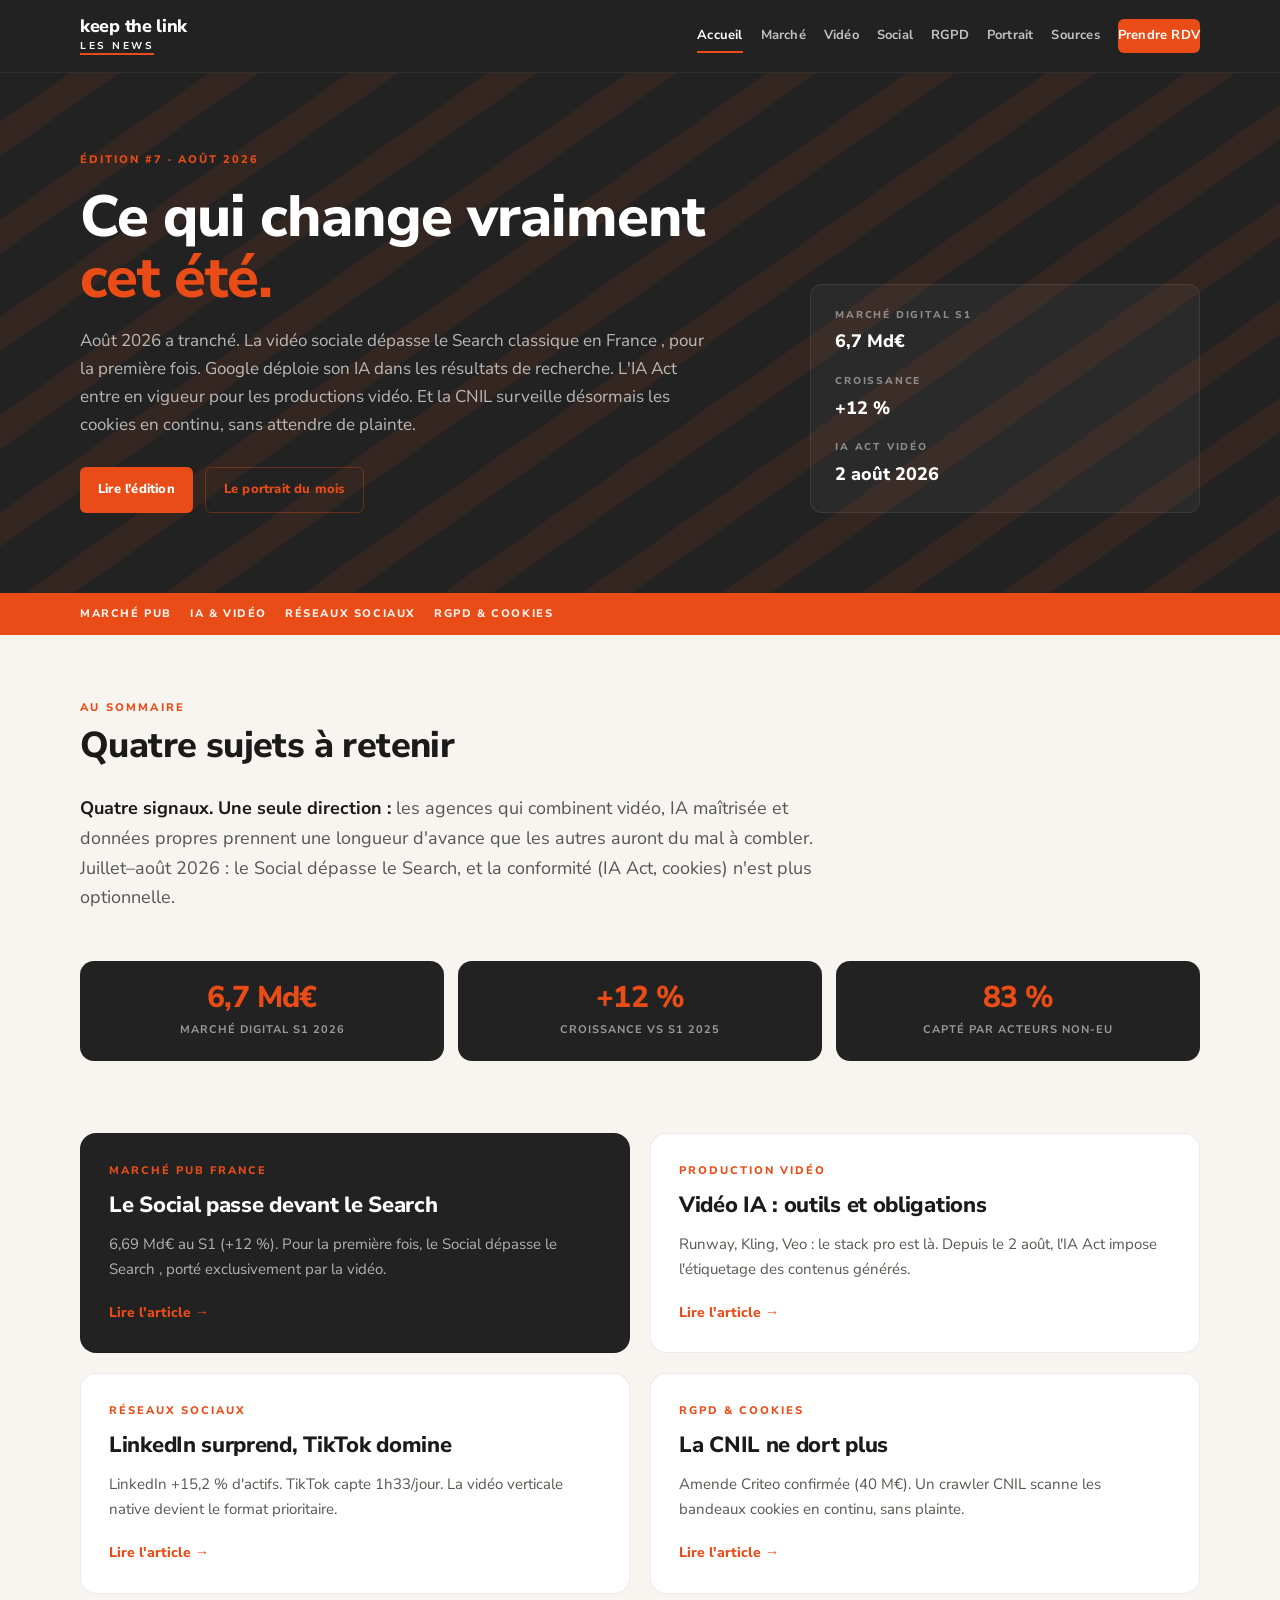
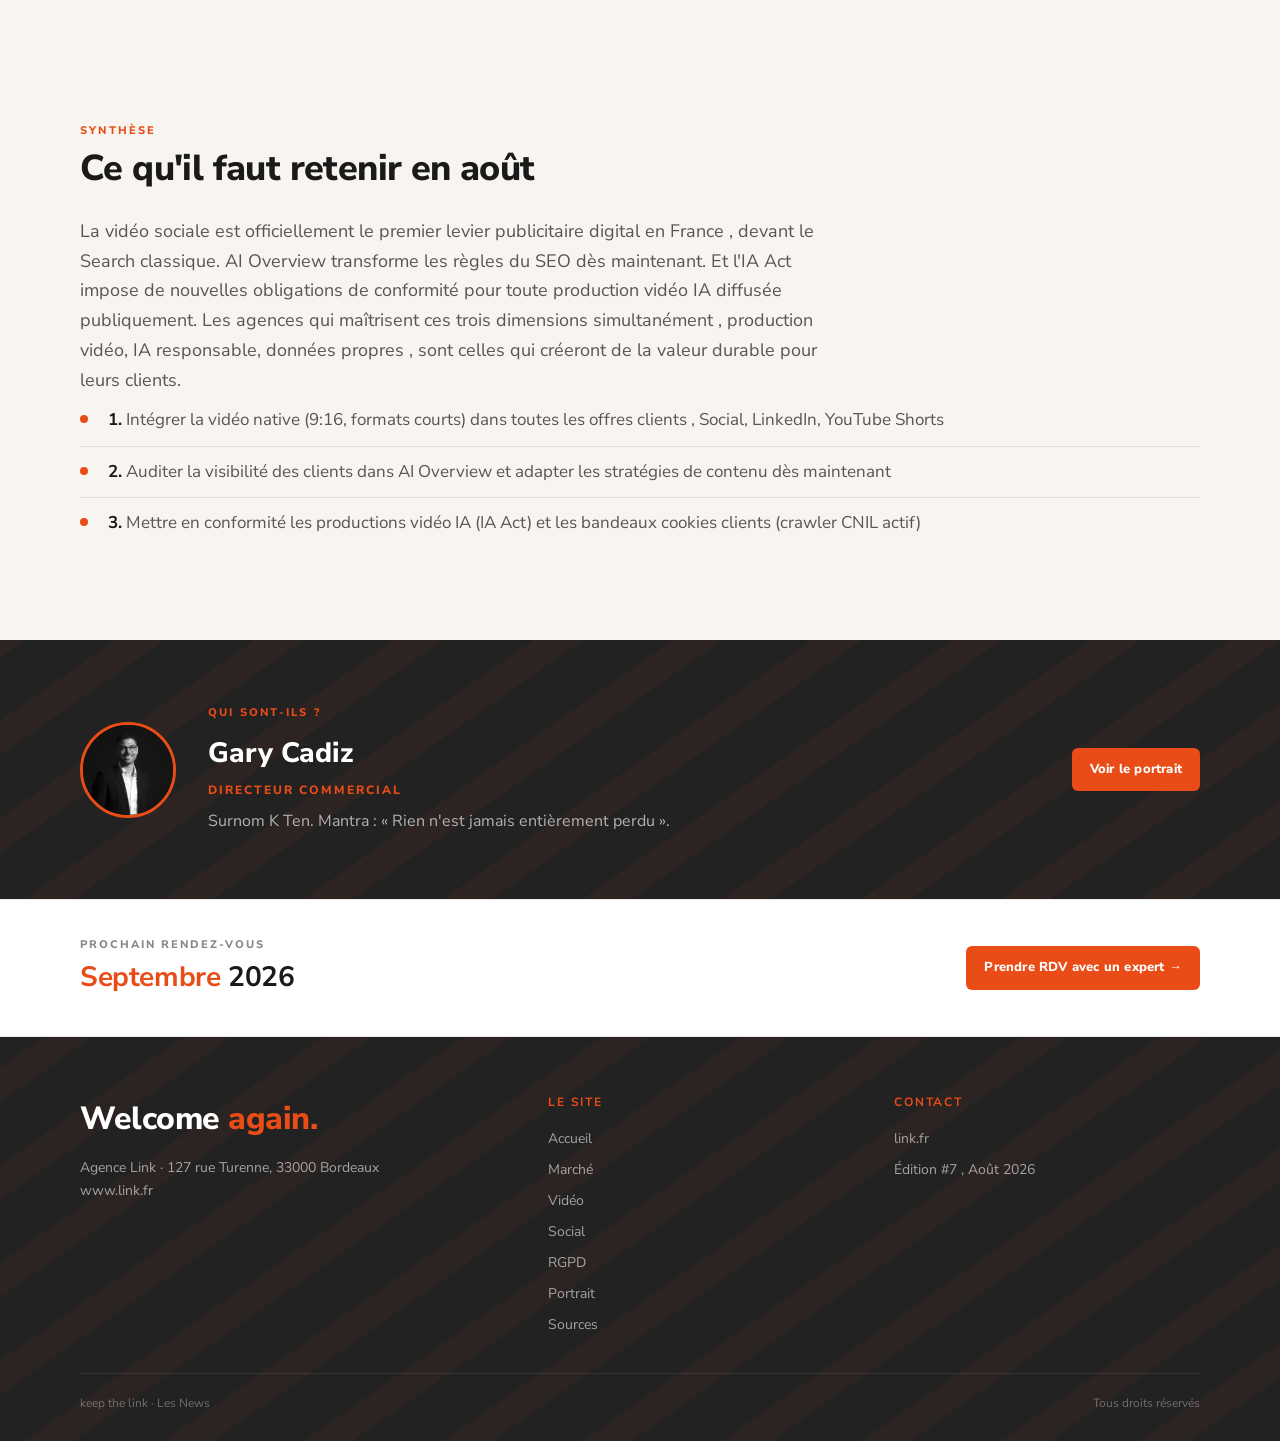
==== index.html @ c266b42a "Remove the achat média article from the newsletter site. Drop the dedicated page and clean related n" ====
<!DOCTYPE html>
<html lang="fr">
<head>
  <meta charset="UTF-8">
  <meta name="viewport" content="width=device-width, initial-scale=1.0">
  <title>Les News | keep the link</title>
  <meta name="description" content="Veille webmarketing Link , édition août 2026 : marché pub, vidéo générative, réseaux sociaux et RGPD.">
  <link rel="icon" href="favicon.png" type="image/png">
  <link rel="apple-touch-icon" href="apple-touch-icon.png">
  <link rel="stylesheet" href="css/styles.css">
</head>
<body>
  <header class="site-header">
    <div class="container header-inner">
      <a class="brand" href="index.html">
        <span class="brand-name">keep the link</span>
        <span class="brand-tag">Les News</span>
      </a>
      <button class="nav-toggle" type="button" aria-label="Ouvrir le menu" aria-expanded="false">
        <span></span>
      </button>
      <nav class="site-nav" aria-label="Navigation principale">
        <a href="index.html" class="is-active">Accueil</a>
        <a href="articles/marche-pub.html">Marché</a>
        <a href="articles/video-ia.html">Vidéo</a>
        <a href="articles/reseaux-sociaux.html">Social</a>
        <a href="articles/rgpd.html">RGPD</a>
        <a href="portrait.html">Portrait</a>
        <a href="sources.html">Sources</a>
        <a class="btn" href="https://link.fr/contact-agence-link/">Prendre RDV</a>
      </nav>
    </div>
  </header>

  <section class="hero">
    <div class="waves" aria-hidden="true"></div>
    <div class="container hero-inner">
      <div>
        <div class="eyebrow">Édition #7 · Août 2026</div>
        <h1>Ce qui change vraiment <span>cet été.</span></h1>
        <p class="hero-lead">Août 2026 a tranché. La vidéo sociale dépasse le Search classique en France , pour la première fois. Google déploie son IA dans les résultats de recherche. L'IA Act entre en vigueur pour les productions vidéo. Et la CNIL surveille désormais les cookies en continu, sans attendre de plainte.</p>
        <div class="hero-actions">
          <a class="btn" href="articles/marche-pub.html">Lire l'édition</a>
          <a class="btn btn-ghost" href="portrait.html">Le portrait du mois</a>
        </div>
      </div>
      <dl class="hero-meta">
        <dt>Marché digital S1</dt>
        <dd>6,7 Md€</dd>
        <dt>Croissance</dt>
        <dd>+12 %</dd>
        <dt>IA Act vidéo</dt>
        <dd>2 août 2026</dd>
      </dl>
    </div>
  </section>
  <div class="topics">
    <div class="container">
      <ul class="topics-list">
        <li><a href="articles/marche-pub.html">Marché pub</a></li>
        <li><a href="articles/video-ia.html">IA &amp; vidéo</a></li>
        <li><a href="articles/reseaux-sociaux.html">Réseaux sociaux</a></li>
        <li><a href="articles/rgpd.html">RGPD &amp; cookies</a></li>
      </ul>
    </div>
  </div>
  <section class="section">
    <div class="container">
      <div class="section-head">
        <div>
          <div class="section-kicker">Au sommaire</div>
          <h2>Quatre sujets à retenir</h2>
        </div>
      </div>
      <p class="intro-text"><strong>Quatre signaux. Une seule direction :</strong> les agences qui combinent vidéo, IA maîtrisée et données propres prennent une longueur d'avance que les autres auront du mal à combler. Juillet–août 2026 : le Social dépasse le Search, et la conformité (IA Act, cookies) n'est plus optionnelle.</p>
      <div class="kpi-row">
        <div class="kpi-card"><div class="kpi-value">6,7 Md€</div><div class="kpi-label">Marché digital S1 2026</div></div>
        <div class="kpi-card"><div class="kpi-value">+12 %</div><div class="kpi-label">Croissance vs S1 2025</div></div>
        <div class="kpi-card"><div class="kpi-value">83 %</div><div class="kpi-label">Capté par acteurs non-EU</div></div>
      </div>
    </div>
  </section>
  <section class="section" style="padding-top:0">
    <div class="container">
      <div class="card-grid four">
      <a class="card featured" href="articles/marche-pub.html">
        <div class="card-label">Marché pub France</div>
        <h3>Le Social passe devant le Search</h3>
        <p>6,69 Md€ au S1 (+12 %). Pour la première fois, le Social dépasse le Search , porté exclusivement par la vidéo.</p>
        <span class="card-more">Lire l'article →</span>
      </a>
      <a class="card" href="articles/video-ia.html">
        <div class="card-label">Production vidéo</div>
        <h3>Vidéo IA : outils et obligations</h3>
        <p>Runway, Kling, Veo : le stack pro est là. Depuis le 2 août, l'IA Act impose l'étiquetage des contenus générés.</p>
        <span class="card-more">Lire l'article →</span>
      </a>
      <a class="card" href="articles/reseaux-sociaux.html">
        <div class="card-label">Réseaux sociaux</div>
        <h3>LinkedIn surprend, TikTok domine</h3>
        <p>LinkedIn +15,2 % d'actifs. TikTok capte 1h33/jour. La vidéo verticale native devient le format prioritaire.</p>
        <span class="card-more">Lire l'article →</span>
      </a>
      <a class="card" href="articles/rgpd.html">
        <div class="card-label">RGPD & cookies</div>
        <h3>La CNIL ne dort plus</h3>
        <p>Amende Criteo confirmée (40 M€). Un crawler CNIL scanne les bandeaux cookies en continu, sans plainte.</p>
        <span class="card-more">Lire l'article →</span>
      </a>
      </div>
    </div>
  </section>
  <section class="section">
    <div class="container">
      <div class="section-head">
        <div>
          <div class="section-kicker">Synthèse</div>
          <h2>Ce qu'il faut retenir en août</h2>
        </div>
      </div>
      <p class="intro-text">La vidéo sociale est officiellement le premier levier publicitaire digital en France , devant le Search classique. AI Overview transforme les règles du SEO dès maintenant. Et l'IA Act impose de nouvelles obligations de conformité pour toute production vidéo IA diffusée publiquement. Les agences qui maîtrisent ces trois dimensions simultanément , production vidéo, IA responsable, données propres , sont celles qui créeront de la valeur durable pour leurs clients.</p>
      <ul class="facts">
        <li><strong>1.</strong> Intégrer la vidéo native (9:16, formats courts) dans toutes les offres clients , Social, LinkedIn, YouTube Shorts</li>
        <li><strong>2.</strong> Auditer la visibilité des clients dans AI Overview et adapter les stratégies de contenu dès maintenant</li>
        <li><strong>3.</strong> Mettre en conformité les productions vidéo IA (IA Act) et les bandeaux cookies clients (crawler CNIL actif)</li>
      </ul>
    </div>
  </section>
  <section class="portrait-band">
    <div class="waves" aria-hidden="true"></div>
    <div class="container portrait-inner">
      <img class="avatar" src="images/gary-cadiz.png" alt="Gary Cadiz">
      <div>
        <div class="section-kicker">Qui sont-ils ?</div>
        <h2>Gary Cadiz</h2>
        <div class="portrait-role">Directeur commercial</div>
        <p>Surnom K Ten. Mantra : « Rien n'est jamais entièrement perdu ».</p>
      </div>
      <a class="btn" href="portrait.html">Voir le portrait</a>
    </div>
  </section>
  <section class="cta-band">
    <div class="container cta-inner">
      <div>
        <div class="cta-kicker">Prochain rendez-vous</div>
        <strong><span>Septembre</span> 2026</strong>
      </div>
      <a class="btn" href="https://link.fr/contact-agence-link/">Prendre RDV avec un expert →</a>
    </div>
  </section>
  <footer class="site-footer">
    <div class="waves" aria-hidden="true"></div>
    <div class="container">
      <div class="footer-inner">
        <div>
          <div class="footer-brand">Welcome <span>again.</span></div>
          <p>Agence Link · 127 rue Turenne, 33000 Bordeaux<br>www.link.fr</p>
        </div>
        <div>
          <h3>Le site</h3>
          <ul>
            <li><a href="index.html">Accueil</a></li>
            <li><a href="articles/marche-pub.html">Marché</a></li>
            <li><a href="articles/video-ia.html">Vidéo</a></li>
            <li><a href="articles/reseaux-sociaux.html">Social</a></li>
            <li><a href="articles/rgpd.html">RGPD</a></li>
            <li><a href="portrait.html">Portrait</a></li>
            <li><a href="sources.html">Sources</a></li>
          </ul>
        </div>
        <div>
          <h3>Contact</h3>
          <ul>
            <li><a href="https://link.fr/contact-agence-link/">link.fr</a></li>
            <li>Édition #7 , Août 2026</li>
          </ul>
        </div>
      </div>
      <div class="footer-bottom">
        <span>keep the link · Les News</span>
        <span>Tous droits réservés</span>
      </div>
    </div>
  </footer>
  <script src="js/site.js"></script>
</body>
</html>
---- css/styles.css ----
@import url("https://fonts.googleapis.com/css2?family=Nunito+Sans:wght@300;400;600;700;800&display=swap");

:root {
  --orange: #e94c16;
  --orange-light: #f26a3a;
  --dark: #1a1a1a;
  --dark2: #222222;
  --grey: #565655;
  --grey-light: #888887;
  --beige: #f8f5f1;
  --white: #ffffff;
  --card-bg: #fdfaf7;
  --line: rgba(0, 0, 0, 0.08);
  --radius: 12px;
  --header-h: 72px;
  --max: 1120px;
}

* {
  margin: 0;
  padding: 0;
  box-sizing: border-box;
}

html {
  scroll-behavior: smooth;
}

body {
  font-family: "Nunito Sans", "Avenir Next", "Avenir", -apple-system, BlinkMacSystemFont, "Segoe UI", sans-serif;
  background: var(--beige);
  color: var(--dark);
  line-height: 1.65;
  font-size: 16px;
  min-height: 100vh;
  display: flex;
  flex-direction: column;
}

img {
  max-width: 100%;
  display: block;
}

a {
  color: inherit;
}

.container {
  width: min(var(--max), calc(100% - 48px));
  margin: 0 auto;
}

.waves {
  background-image: repeating-linear-gradient(
    -35deg,
    transparent 0 52px,
    rgba(233, 76, 22, 0.16) 52px 80px
  );
}

/* ---------- Header / nav ---------- */
.site-header {
  position: sticky;
  top: 0;
  z-index: 50;
  background: var(--dark2);
  border-bottom: 1px solid rgba(255, 255, 255, 0.06);
}

.header-inner {
  min-height: var(--header-h);
  display: flex;
  align-items: center;
  justify-content: space-between;
  gap: 24px;
}

.brand {
  text-decoration: none;
  display: flex;
  flex-direction: column;
  line-height: 1;
  flex-shrink: 0;
}

.brand-name {
  font-size: 18px;
  font-weight: 800;
  color: var(--white);
  letter-spacing: -0.3px;
}

.brand-tag {
  margin-top: 6px;
  font-size: 10px;
  font-weight: 700;
  letter-spacing: 2.5px;
  text-transform: uppercase;
  color: var(--white);
  border-bottom: 2px solid var(--orange);
  padding-bottom: 2px;
  width: fit-content;
}

.nav-toggle {
  display: none;
  width: 42px;
  height: 42px;
  border: 1px solid rgba(255, 255, 255, 0.15);
  background: transparent;
  border-radius: 8px;
  cursor: pointer;
  position: relative;
}

.nav-toggle span,
.nav-toggle span::before,
.nav-toggle span::after {
  display: block;
  width: 18px;
  height: 2px;
  background: var(--white);
  position: absolute;
  left: 11px;
  transition: 0.2s ease;
}

.nav-toggle span {
  top: 20px;
}

.nav-toggle span::before,
.nav-toggle span::after {
  content: "";
}

.nav-toggle span::before {
  top: -6px;
}

.nav-toggle span::after {
  top: 6px;
}

.site-nav {
  display: flex;
  align-items: center;
  gap: 4px 18px;
  flex-wrap: wrap;
  justify-content: flex-end;
}

.site-nav a {
  text-decoration: none;
  font-size: 13px;
  font-weight: 700;
  letter-spacing: 0.2px;
  color: rgba(255, 255, 255, 0.72);
  padding: 6px 0;
}

.site-nav a:hover,
.site-nav a.is-active {
  color: var(--white);
}

.site-nav a.is-active {
  box-shadow: inset 0 -2px 0 var(--orange);
}

.btn {
  display: inline-flex;
  align-items: center;
  justify-content: center;
  background: var(--orange);
  color: var(--white) !important;
  font-size: 13px;
  font-weight: 800;
  padding: 11px 18px;
  border-radius: 6px;
  text-decoration: none;
  letter-spacing: 0.2px;
  border: 0;
  cursor: pointer;
  box-shadow: none !important;
  white-space: nowrap;
  transition: background 0.15s ease;
}

.btn:hover {
  background: var(--orange-light);
}

.btn-ghost {
  background: transparent;
  color: var(--orange) !important;
  border: 1px solid rgba(233, 76, 22, 0.35);
}

.btn-ghost:hover {
  background: rgba(233, 76, 22, 0.08);
}

/* ---------- Hero ---------- */
.hero {
  position: relative;
  overflow: hidden;
  background: var(--dark2);
  color: var(--white);
  padding: 72px 0 80px;
}

.hero .waves {
  position: absolute;
  inset: 0;
  opacity: 0.55;
  pointer-events: none;
}

.hero-inner {
  position: relative;
  z-index: 1;
  display: grid;
  grid-template-columns: 1.4fr 0.8fr;
  gap: 48px;
  align-items: end;
}

.eyebrow {
  display: inline-flex;
  align-items: center;
  gap: 8px;
  font-size: 11px;
  font-weight: 800;
  letter-spacing: 2px;
  text-transform: uppercase;
  color: var(--orange);
  margin-bottom: 18px;
}

.hero h1 {
  font-size: clamp(36px, 5vw, 58px);
  font-weight: 800;
  line-height: 1.05;
  letter-spacing: -1px;
  margin-bottom: 18px;
}

.hero h1 span {
  color: var(--orange);
}

.hero-lead {
  max-width: 640px;
  font-size: 17px;
  color: rgba(255, 255, 255, 0.68);
  margin-bottom: 28px;
}

.hero-actions {
  display: flex;
  flex-wrap: wrap;
  gap: 12px;
}

.hero-meta {
  background: rgba(255, 255, 255, 0.04);
  border: 1px solid rgba(255, 255, 255, 0.08);
  border-radius: var(--radius);
  padding: 22px 24px;
}

.hero-meta dt {
  font-size: 10px;
  font-weight: 800;
  letter-spacing: 1.8px;
  text-transform: uppercase;
  color: rgba(255, 255, 255, 0.45);
  margin-bottom: 4px;
}

.hero-meta dd {
  font-size: 18px;
  font-weight: 800;
  margin-bottom: 16px;
}

.hero-meta dd:last-child {
  margin-bottom: 0;
}

.topics {
  background: var(--orange);
  padding: 12px 0;
}

.topics-list {
  display: flex;
  flex-wrap: wrap;
  gap: 8px 18px;
  list-style: none;
  font-size: 11px;
  font-weight: 800;
  letter-spacing: 1.6px;
  text-transform: uppercase;
  color: rgba(255, 255, 255, 0.92);
}

.topics-list a {
  text-decoration: none;
}

.topics-list a:hover {
  text-decoration: underline;
}

/* ---------- Sections ---------- */
.section {
  padding: 64px 0;
}

.section-head {
  display: flex;
  justify-content: space-between;
  align-items: flex-end;
  gap: 24px;
  margin-bottom: 28px;
}

.section-kicker {
  font-size: 11px;
  font-weight: 800;
  letter-spacing: 2.2px;
  text-transform: uppercase;
  color: var(--orange);
  margin-bottom: 8px;
}

.section h2,
.page-hero h1 {
  font-size: clamp(26px, 3vw, 36px);
  font-weight: 800;
  letter-spacing: -0.6px;
  line-height: 1.15;
}

.intro-text {
  max-width: 760px;
  font-size: 18px;
  color: var(--grey);
}

.intro-text strong {
  color: var(--dark);
}

/* ---------- Cards ---------- */
.card-grid {
  display: grid;
  grid-template-columns: 1.2fr 1fr;
  gap: 20px;
}

.card-grid.four,
.card-grid.five {
  grid-template-columns: repeat(2, 1fr);
}

.card-grid.five .card.featured {
  grid-column: 1 / -1;
}

.card {
  background: var(--white);
  border: 1px solid var(--line);
  border-radius: 16px;
  padding: 28px;
  text-decoration: none;
  display: flex;
  flex-direction: column;
  min-height: 100%;
  transition: transform 0.15s ease, box-shadow 0.15s ease;
}

.card:hover {
  transform: translateY(-3px);
  box-shadow: 0 16px 40px rgba(26, 26, 26, 0.08);
}

.card.featured {
  background: var(--dark2);
  color: var(--white);
  min-height: 100%;
}

.card-label {
  font-size: 11px;
  font-weight: 800;
  letter-spacing: 2px;
  text-transform: uppercase;
  color: var(--orange);
  margin-bottom: 12px;
}

.card h3 {
  font-size: 22px;
  font-weight: 800;
  letter-spacing: -0.3px;
  line-height: 1.25;
  margin-bottom: 12px;
}

.card p {
  color: var(--grey);
  font-size: 15px;
  flex: 1;
}

.card.featured p {
  color: rgba(255, 255, 255, 0.65);
}

.card-more {
  margin-top: 20px;
  font-size: 14px;
  font-weight: 800;
  color: var(--orange);
}

.kpi-row {
  display: grid;
  grid-template-columns: repeat(3, 1fr);
  gap: 14px;
  margin: 48px 0 8px;
}

.kpi-card {
  background: var(--dark2);
  color: var(--white);
  border-radius: 14px;
  padding: 22px 18px;
  text-align: center;
}

.kpi-value {
  font-size: 30px;
  font-weight: 800;
  color: var(--orange);
  letter-spacing: -0.6px;
  line-height: 1;
  margin-bottom: 8px;
}

.kpi-label {
  font-size: 11px;
  font-weight: 700;
  letter-spacing: 1px;
  text-transform: uppercase;
  color: rgba(255, 255, 255, 0.55);
}

/* ---------- Portrait teaser ---------- */
.portrait-band {
  background: var(--dark2);
  color: var(--white);
  padding: 64px 0;
  position: relative;
  overflow: hidden;
}

.portrait-band .waves {
  position: absolute;
  inset: 0;
  opacity: 0.35;
}

.portrait-inner {
  position: relative;
  z-index: 1;
  display: grid;
  grid-template-columns: auto 1fr auto;
  gap: 32px;
  align-items: center;
}

.avatar {
  width: 96px;
  height: 96px;
  border-radius: 50%;
  object-fit: cover;
  object-position: center 18%;
  background: #111;
  display: block;
  border: 3px solid var(--orange);
  flex-shrink: 0;
}

.portrait-inner h2 {
  font-size: 28px;
  font-weight: 800;
  margin-bottom: 4px;
}

.portrait-role {
  font-size: 12px;
  font-weight: 800;
  letter-spacing: 2px;
  text-transform: uppercase;
  color: var(--orange);
  margin-bottom: 8px;
}

.portrait-inner p {
  color: rgba(255, 255, 255, 0.65);
  max-width: 520px;
}

/* ---------- CTA band ---------- */
.cta-band {
  background: var(--white);
  border-top: 1px solid var(--line);
  border-bottom: 1px solid var(--line);
  padding: 36px 0;
}

.cta-inner {
  display: flex;
  justify-content: space-between;
  align-items: center;
  gap: 20px;
  flex-wrap: wrap;
}

.cta-kicker {
  font-size: 11px;
  font-weight: 800;
  letter-spacing: 2px;
  text-transform: uppercase;
  color: var(--grey-light);
}

.cta-inner strong {
  display: block;
  font-size: 28px;
  letter-spacing: -0.4px;
}

.cta-inner strong span {
  color: var(--orange);
}

/* ---------- Article pages ---------- */
.page-hero {
  background: var(--dark2);
  color: var(--white);
  padding: 48px 0 56px;
  position: relative;
  overflow: hidden;
}

.page-hero .waves {
  position: absolute;
  inset: 0;
  opacity: 0.4;
}

.page-hero-inner {
  position: relative;
  z-index: 1;
  max-width: 760px;
}

.crumbs {
  display: flex;
  flex-wrap: wrap;
  gap: 8px;
  font-size: 13px;
  color: rgba(255, 255, 255, 0.5);
  margin-bottom: 18px;
}

.crumbs a {
  color: rgba(255, 255, 255, 0.7);
  text-decoration: none;
}

.crumbs a:hover {
  color: var(--white);
}

.page-hero h1 {
  margin: 10px 0 16px;
}

.page-hero p {
  color: rgba(255, 255, 255, 0.68);
  font-size: 17px;
}

.article-layout {
  display: grid;
  grid-template-columns: minmax(0, 760px) 280px;
  gap: 48px;
  align-items: start;
  padding: 48px 0 72px;
}

.chapo {
  font-size: 18px;
  font-weight: 700;
  color: var(--orange);
  line-height: 1.55;
  margin-bottom: 24px;
  padding: 16px 18px;
  background: rgba(233, 76, 22, 0.06);
  border-left: 3px solid var(--orange);
  border-radius: 0 8px 8px 0;
}

.article-body {
  font-size: 17px;
  color: var(--grey);
  margin-bottom: 24px;
}

.article-body strong {
  color: var(--dark);
}

.facts {
  list-style: none;
  margin-bottom: 28px;
}

.facts li,
.sources li {
  position: relative;
  padding: 12px 0 12px 28px;
  color: var(--grey);
  font-size: 17px;
  line-height: 1.55;
  border-bottom: 1px solid rgba(0, 0, 0, 0.09);
}

.facts li::before,
.sources li::before {
  content: "";
  position: absolute;
  left: 0;
  top: 20px;
  width: 8px;
  height: 8px;
  border-radius: 999px;
  background: var(--orange);
}

.facts li:last-child,
.sources li:last-child {
  border-bottom: 0;
}

.facts li strong {
  color: var(--dark);
}

.reco {
  display: flex;
  gap: 12px;
  background: rgba(233, 76, 22, 0.05);
  border: 1px solid rgba(233, 76, 22, 0.15);
  border-radius: 10px;
  padding: 18px 16px;
  font-weight: 600;
}

.reco-arrow {
  color: var(--orange);
  flex-shrink: 0;
}

.side-card {
  background: var(--white);
  border: 1px solid var(--line);
  border-radius: 14px;
  padding: 22px;
  position: sticky;
  top: 96px;
}

.side-card h2 {
  font-size: 14px;
  letter-spacing: 1.5px;
  text-transform: uppercase;
  color: var(--orange);
  margin-bottom: 14px;
}

.side-card a {
  display: block;
  text-decoration: none;
  font-weight: 700;
  font-size: 15px;
  padding: 10px 0;
  border-bottom: 1px solid var(--line);
}

.side-card a:last-of-type {
  border-bottom: 0;
}

.side-card a:hover {
  color: var(--orange);
}

.article-nav {
  display: flex;
  justify-content: space-between;
  gap: 16px;
  margin-top: 40px;
  flex-wrap: wrap;
}

.article-nav a {
  text-decoration: none;
  font-weight: 800;
  color: var(--orange);
}

/* ---------- Portrait page ---------- */
.profile-grid {
  display: grid;
  grid-template-columns: 1fr 1fr;
  gap: 16px;
  margin-top: 28px;
}

.profile-item {
  background: rgba(255, 255, 255, 0.05);
  border: 1px solid rgba(255, 255, 255, 0.08);
  border-radius: 10px;
  padding: 18px;
}

.profile-item dt {
  font-size: 11px;
  font-weight: 800;
  letter-spacing: 2px;
  text-transform: uppercase;
  color: var(--orange);
  margin-bottom: 8px;
}

.profile-item dd {
  font-size: 18px;
  font-weight: 700;
  font-style: italic;
  color: rgba(255, 255, 255, 0.9);
}

.profile-hero {
  display: flex;
  align-items: center;
  gap: 24px;
  margin-bottom: 8px;
}

.profile-hero .avatar {
  width: 120px;
  height: 120px;
}

/* ---------- Sources ---------- */
.sources {
  list-style: none;
}

.sources li {
  background: transparent;
}

/* ---------- Footer ---------- */
.site-footer {
  background: var(--dark2);
  color: var(--white);
  padding: 56px 0 28px;
  position: relative;
  overflow: hidden;
  margin-top: auto;
}

.site-footer .waves {
  position: absolute;
  inset: 0;
  opacity: 0.28;
}

.footer-inner {
  position: relative;
  z-index: 1;
  display: grid;
  grid-template-columns: 1.4fr 1fr 1fr;
  gap: 40px;
  margin-bottom: 36px;
}

.footer-brand {
  font-size: 32px;
  font-weight: 800;
  letter-spacing: -0.5px;
  margin-bottom: 10px;
}

.footer-brand span {
  color: var(--orange);
}

.site-footer p,
.site-footer li,
.site-footer a {
  color: rgba(255, 255, 255, 0.58);
  font-size: 14px;
}

.site-footer h3 {
  font-size: 12px;
  letter-spacing: 1.8px;
  text-transform: uppercase;
  color: var(--orange);
  margin-bottom: 14px;
}

.site-footer ul {
  list-style: none;
  display: grid;
  gap: 8px;
}

.site-footer a {
  text-decoration: none;
}

.site-footer a:hover {
  color: var(--white);
}

.footer-bottom {
  position: relative;
  z-index: 1;
  border-top: 1px solid rgba(255, 255, 255, 0.08);
  padding-top: 20px;
  font-size: 12px;
  color: rgba(255, 255, 255, 0.35);
  display: flex;
  justify-content: space-between;
  gap: 12px;
  flex-wrap: wrap;
}

/* ---------- Responsive ---------- */
@media (max-width: 900px) {
  .hero-inner,
  .article-layout,
  .footer-inner,
  .portrait-inner,
  .card-grid,
  .card-grid.four,
  .card-grid.five,
  .profile-grid {
    grid-template-columns: 1fr;
  }

  .portrait-inner {
    justify-items: start;
  }

  .side-card {
    position: static;
  }

  .kpi-row {
    grid-template-columns: 1fr;
  }
}

@media (max-width: 780px) {
  .container {
    width: min(var(--max), calc(100% - 32px));
  }

  .nav-toggle {
    display: block;
  }

  .site-nav {
    display: none;
    position: absolute;
    top: var(--header-h);
    left: 0;
    right: 0;
    background: var(--dark2);
    flex-direction: column;
    align-items: stretch;
    padding: 12px 16px 20px;
    gap: 0;
    border-bottom: 1px solid rgba(255, 255, 255, 0.08);
  }

  body.nav-open .site-nav {
    display: flex;
  }

  .site-nav a {
    padding: 12px 8px;
    border-bottom: 1px solid rgba(255, 255, 255, 0.06);
  }

  .site-nav .btn {
    margin-top: 10px;
    justify-content: center;
  }

  .hero,
  .page-hero,
  .section,
  .portrait-band {
    padding-top: 40px;
    padding-bottom: 40px;
  }
}
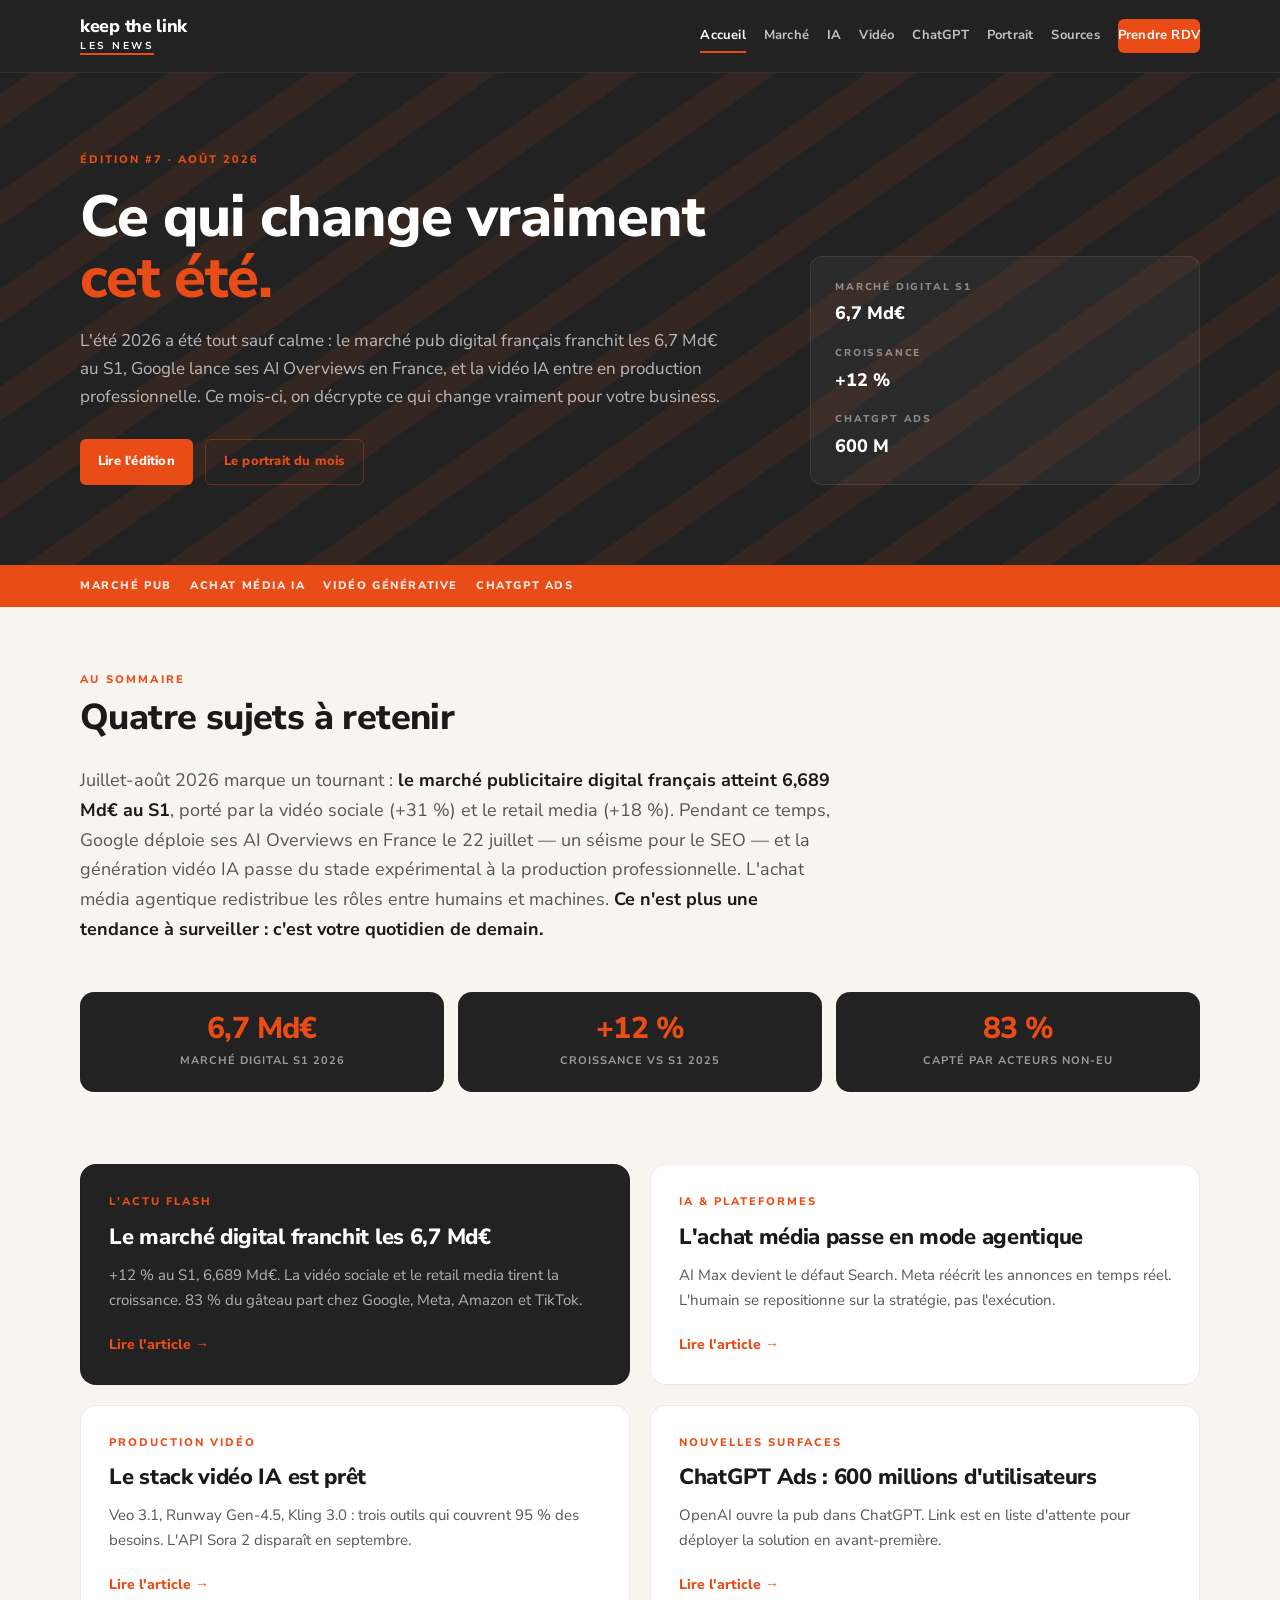
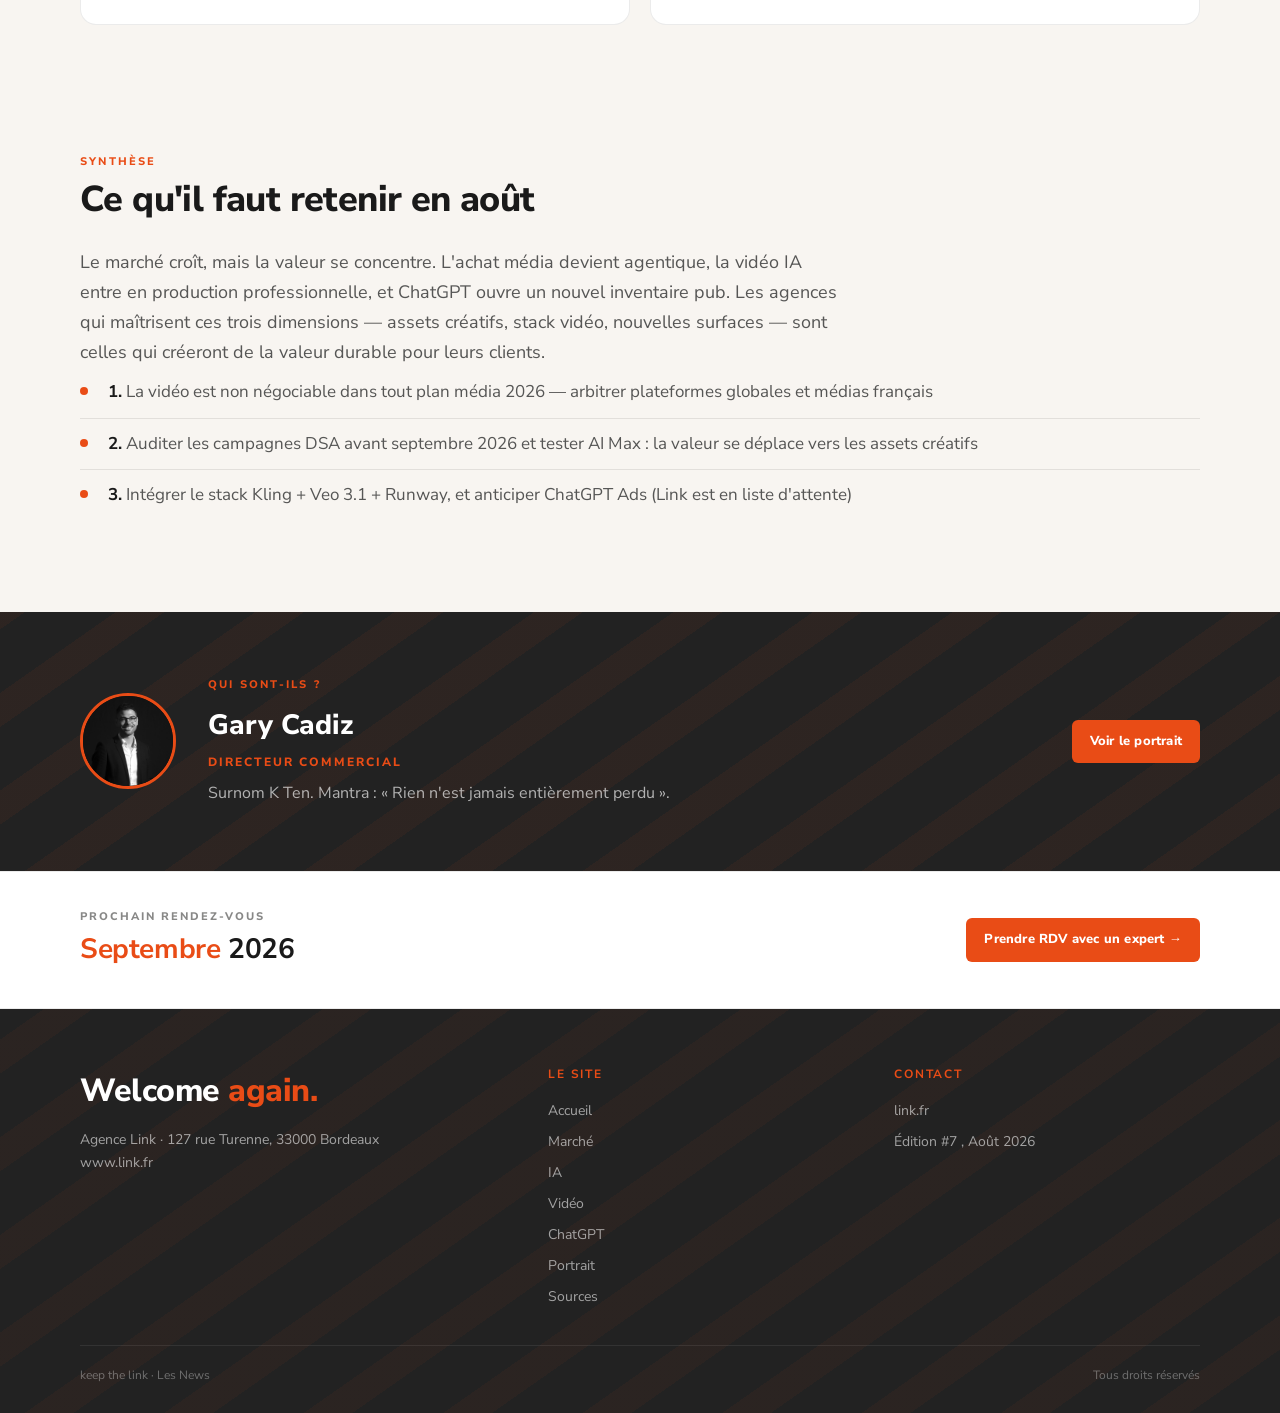
==== commit 859f3199: "Refresh August newsletter content from the V2 HTML. Swap Social/RGPD for achat média IA and ChatGPT " ====
--- a/index.html
+++ b/index.html
@@ -4,7 +4,7 @@
   <meta charset="UTF-8">
   <meta name="viewport" content="width=device-width, initial-scale=1.0">
   <title>Les News | keep the link</title>
-  <meta name="description" content="Veille webmarketing Link , édition août 2026 : marché pub, vidéo générative, réseaux sociaux et RGPD.">
+  <meta name="description" content="Veille webmarketing Link, édition août 2026 : marché pub, achat média IA, vidéo générative et ChatGPT Ads.">
   <link rel="icon" href="favicon.png" type="image/png">
   <link rel="apple-touch-icon" href="apple-touch-icon.png">
   <link rel="stylesheet" href="css/styles.css">
@@ -22,9 +22,9 @@
       <nav class="site-nav" aria-label="Navigation principale">
         <a href="index.html" class="is-active">Accueil</a>
         <a href="articles/marche-pub.html">Marché</a>
+        <a href="articles/achat-media.html">IA</a>
         <a href="articles/video-ia.html">Vidéo</a>
-        <a href="articles/reseaux-sociaux.html">Social</a>
-        <a href="articles/rgpd.html">RGPD</a>
+        <a href="articles/chatgpt-ads.html">ChatGPT</a>
         <a href="portrait.html">Portrait</a>
         <a href="sources.html">Sources</a>
         <a class="btn" href="https://link.fr/contact-agence-link/">Prendre RDV</a>
@@ -38,7 +38,7 @@
       <div>
         <div class="eyebrow">Édition #7 · Août 2026</div>
         <h1>Ce qui change vraiment <span>cet été.</span></h1>
-        <p class="hero-lead">Août 2026 a tranché. La vidéo sociale dépasse le Search classique en France , pour la première fois. Google déploie son IA dans les résultats de recherche. L'IA Act entre en vigueur pour les productions vidéo. Et la CNIL surveille désormais les cookies en continu, sans attendre de plainte.</p>
+        <p class="hero-lead">L'été 2026 a été tout sauf calme : le marché pub digital français franchit les 6,7 Md€ au S1, Google lance ses AI Overviews en France, et la vidéo IA entre en production professionnelle. Ce mois-ci, on décrypte ce qui change vraiment pour votre business.</p>
         <div class="hero-actions">
           <a class="btn" href="articles/marche-pub.html">Lire l'édition</a>
           <a class="btn btn-ghost" href="portrait.html">Le portrait du mois</a>
@@ -49,8 +49,8 @@
         <dd>6,7 Md€</dd>
         <dt>Croissance</dt>
         <dd>+12 %</dd>
-        <dt>IA Act vidéo</dt>
-        <dd>2 août 2026</dd>
+        <dt>ChatGPT Ads</dt>
+        <dd>600 M</dd>
       </dl>
     </div>
   </section>
@@ -58,9 +58,9 @@
     <div class="container">
       <ul class="topics-list">
         <li><a href="articles/marche-pub.html">Marché pub</a></li>
-        <li><a href="articles/video-ia.html">IA &amp; vidéo</a></li>
-        <li><a href="articles/reseaux-sociaux.html">Réseaux sociaux</a></li>
-        <li><a href="articles/rgpd.html">RGPD &amp; cookies</a></li>
+        <li><a href="articles/achat-media.html">Achat média IA</a></li>
+        <li><a href="articles/video-ia.html">Vidéo générative</a></li>
+        <li><a href="articles/chatgpt-ads.html">ChatGPT Ads</a></li>
       </ul>
     </div>
   </div>
@@ -72,7 +72,7 @@
           <h2>Quatre sujets à retenir</h2>
         </div>
       </div>
-      <p class="intro-text"><strong>Quatre signaux. Une seule direction :</strong> les agences qui combinent vidéo, IA maîtrisée et données propres prennent une longueur d'avance que les autres auront du mal à combler. Juillet–août 2026 : le Social dépasse le Search, et la conformité (IA Act, cookies) n'est plus optionnelle.</p>
+      <p class="intro-text">Juillet-août 2026 marque un tournant : <strong>le marché publicitaire digital français atteint 6,689 Md€ au S1</strong>, porté par la vidéo sociale (+31 %) et le retail media (+18 %). Pendant ce temps, Google déploie ses AI Overviews en France le 22 juillet — un séisme pour le SEO — et la génération vidéo IA passe du stade expérimental à la production professionnelle. L'achat média agentique redistribue les rôles entre humains et machines. <strong>Ce n'est plus une tendance à surveiller : c'est votre quotidien de demain.</strong></p>
       <div class="kpi-row">
         <div class="kpi-card"><div class="kpi-value">6,7 Md€</div><div class="kpi-label">Marché digital S1 2026</div></div>
         <div class="kpi-card"><div class="kpi-value">+12 %</div><div class="kpi-label">Croissance vs S1 2025</div></div>
@@ -84,27 +84,27 @@
     <div class="container">
       <div class="card-grid four">
       <a class="card featured" href="articles/marche-pub.html">
-        <div class="card-label">Marché pub France</div>
-        <h3>Le Social passe devant le Search</h3>
-        <p>6,69 Md€ au S1 (+12 %). Pour la première fois, le Social dépasse le Search , porté exclusivement par la vidéo.</p>
+        <div class="card-label">L'actu flash</div>
+        <h3>Le marché digital franchit les 6,7 Md€</h3>
+        <p>+12 % au S1, 6,689 Md€. La vidéo sociale et le retail media tirent la croissance. 83 % du gâteau part chez Google, Meta, Amazon et TikTok.</p>
+        <span class="card-more">Lire l'article →</span>
+      </a>
+      <a class="card" href="articles/achat-media.html">
+        <div class="card-label">IA &amp; plateformes</div>
+        <h3>L'achat média passe en mode agentique</h3>
+        <p>AI Max devient le défaut Search. Meta réécrit les annonces en temps réel. L'humain se repositionne sur la stratégie, pas l'exécution.</p>
         <span class="card-more">Lire l'article →</span>
       </a>
       <a class="card" href="articles/video-ia.html">
         <div class="card-label">Production vidéo</div>
-        <h3>Vidéo IA : outils et obligations</h3>
-        <p>Runway, Kling, Veo : le stack pro est là. Depuis le 2 août, l'IA Act impose l'étiquetage des contenus générés.</p>
+        <h3>Le stack vidéo IA est prêt</h3>
+        <p>Veo 3.1, Runway Gen-4.5, Kling 3.0 : trois outils qui couvrent 95 % des besoins. L'API Sora 2 disparaît en septembre.</p>
         <span class="card-more">Lire l'article →</span>
       </a>
-      <a class="card" href="articles/reseaux-sociaux.html">
-        <div class="card-label">Réseaux sociaux</div>
-        <h3>LinkedIn surprend, TikTok domine</h3>
-        <p>LinkedIn +15,2 % d'actifs. TikTok capte 1h33/jour. La vidéo verticale native devient le format prioritaire.</p>
-        <span class="card-more">Lire l'article →</span>
-      </a>
-      <a class="card" href="articles/rgpd.html">
-        <div class="card-label">RGPD & cookies</div>
-        <h3>La CNIL ne dort plus</h3>
-        <p>Amende Criteo confirmée (40 M€). Un crawler CNIL scanne les bandeaux cookies en continu, sans plainte.</p>
+      <a class="card" href="articles/chatgpt-ads.html">
+        <div class="card-label">Nouvelles surfaces</div>
+        <h3>ChatGPT Ads : 600 millions d'utilisateurs</h3>
+        <p>OpenAI ouvre la pub dans ChatGPT. Link est en liste d'attente pour déployer la solution en avant-première.</p>
         <span class="card-more">Lire l'article →</span>
       </a>
       </div>
@@ -118,11 +118,11 @@
           <h2>Ce qu'il faut retenir en août</h2>
         </div>
       </div>
-      <p class="intro-text">La vidéo sociale est officiellement le premier levier publicitaire digital en France , devant le Search classique. AI Overview transforme les règles du SEO dès maintenant. Et l'IA Act impose de nouvelles obligations de conformité pour toute production vidéo IA diffusée publiquement. Les agences qui maîtrisent ces trois dimensions simultanément , production vidéo, IA responsable, données propres , sont celles qui créeront de la valeur durable pour leurs clients.</p>
+      <p class="intro-text">Le marché croît, mais la valeur se concentre. L'achat média devient agentique, la vidéo IA entre en production professionnelle, et ChatGPT ouvre un nouvel inventaire pub. Les agences qui maîtrisent ces trois dimensions — assets créatifs, stack vidéo, nouvelles surfaces — sont celles qui créeront de la valeur durable pour leurs clients.</p>
       <ul class="facts">
-        <li><strong>1.</strong> Intégrer la vidéo native (9:16, formats courts) dans toutes les offres clients , Social, LinkedIn, YouTube Shorts</li>
-        <li><strong>2.</strong> Auditer la visibilité des clients dans AI Overview et adapter les stratégies de contenu dès maintenant</li>
-        <li><strong>3.</strong> Mettre en conformité les productions vidéo IA (IA Act) et les bandeaux cookies clients (crawler CNIL actif)</li>
+        <li><strong>1.</strong> La vidéo est non négociable dans tout plan média 2026 — arbitrer plateformes globales et médias français</li>
+        <li><strong>2.</strong> Auditer les campagnes DSA avant septembre 2026 et tester AI Max : la valeur se déplace vers les assets créatifs</li>
+        <li><strong>3.</strong> Intégrer le stack Kling + Veo 3.1 + Runway, et anticiper ChatGPT Ads (Link est en liste d'attente)</li>
       </ul>
     </div>
   </section>
@@ -161,9 +161,9 @@
           <ul>
             <li><a href="index.html">Accueil</a></li>
             <li><a href="articles/marche-pub.html">Marché</a></li>
+            <li><a href="articles/achat-media.html">IA</a></li>
             <li><a href="articles/video-ia.html">Vidéo</a></li>
-            <li><a href="articles/reseaux-sociaux.html">Social</a></li>
-            <li><a href="articles/rgpd.html">RGPD</a></li>
+            <li><a href="articles/chatgpt-ads.html">ChatGPT</a></li>
             <li><a href="portrait.html">Portrait</a></li>
             <li><a href="sources.html">Sources</a></li>
           </ul>
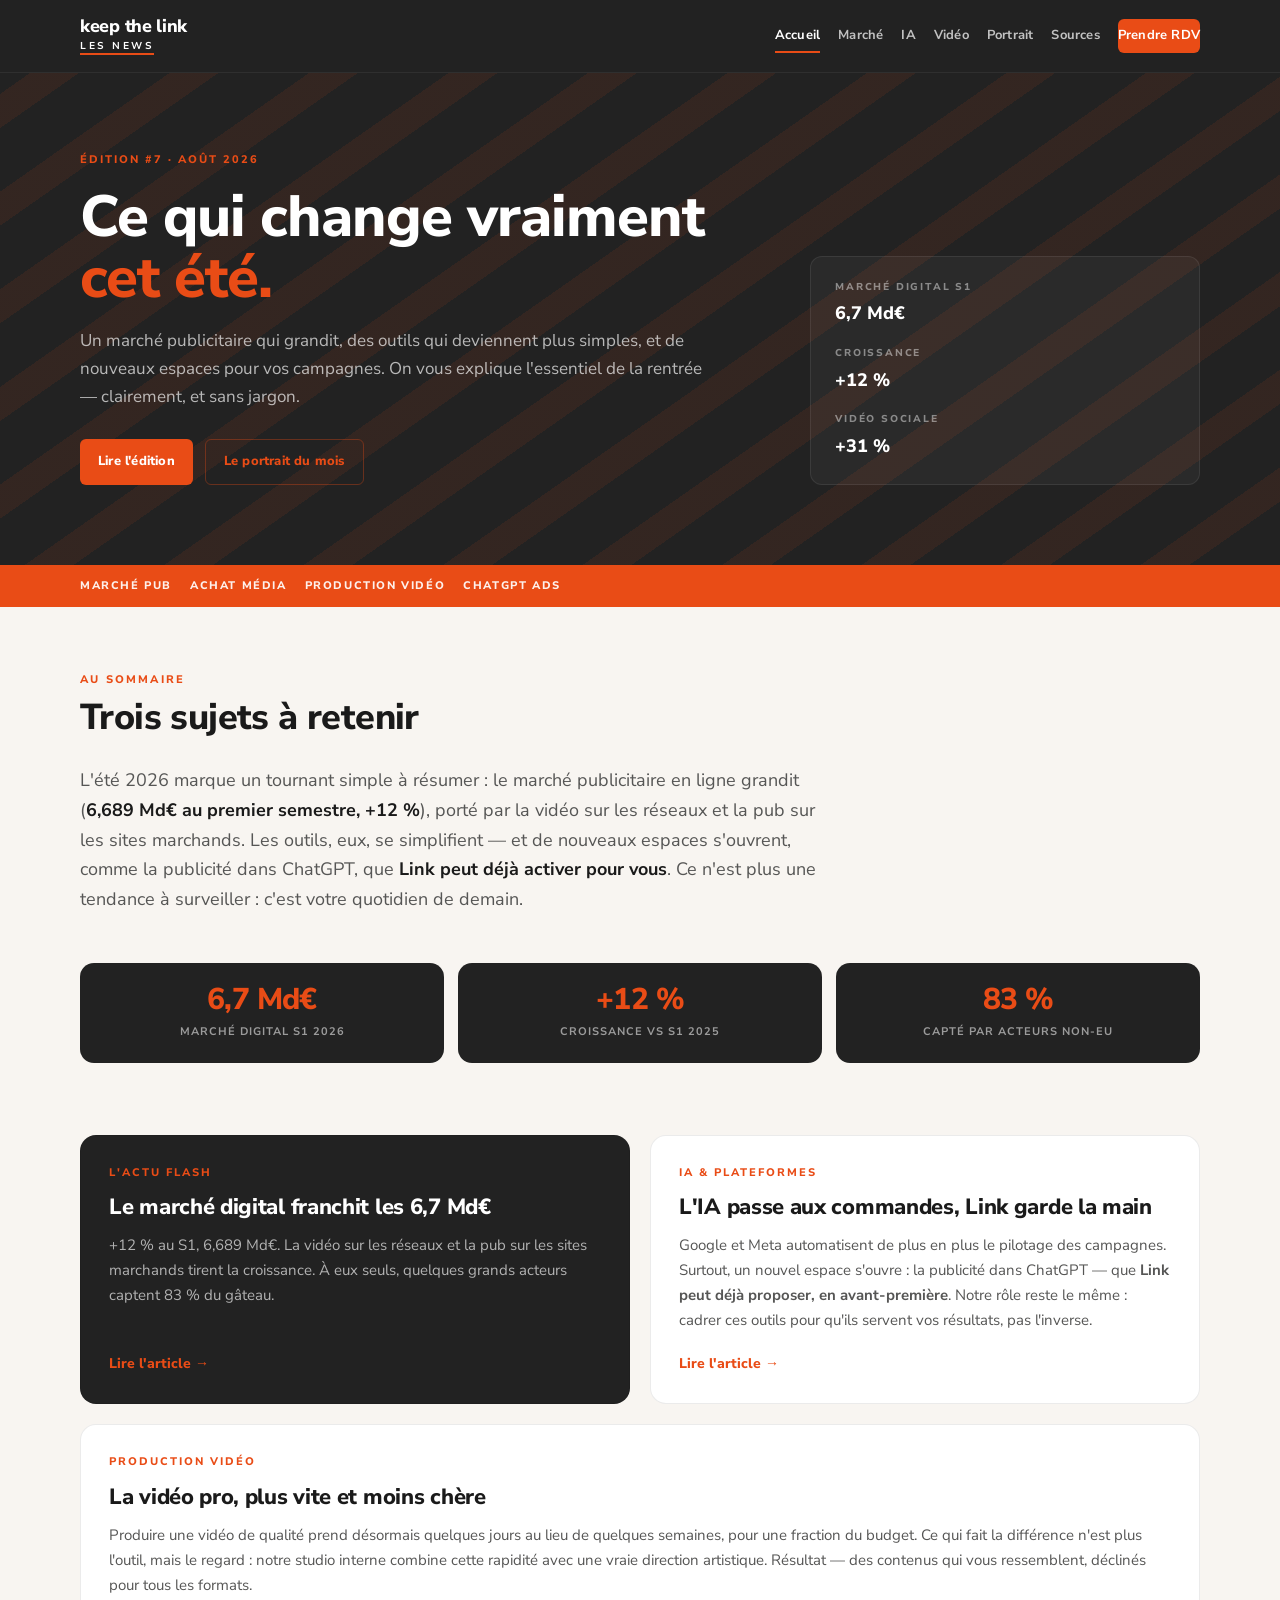
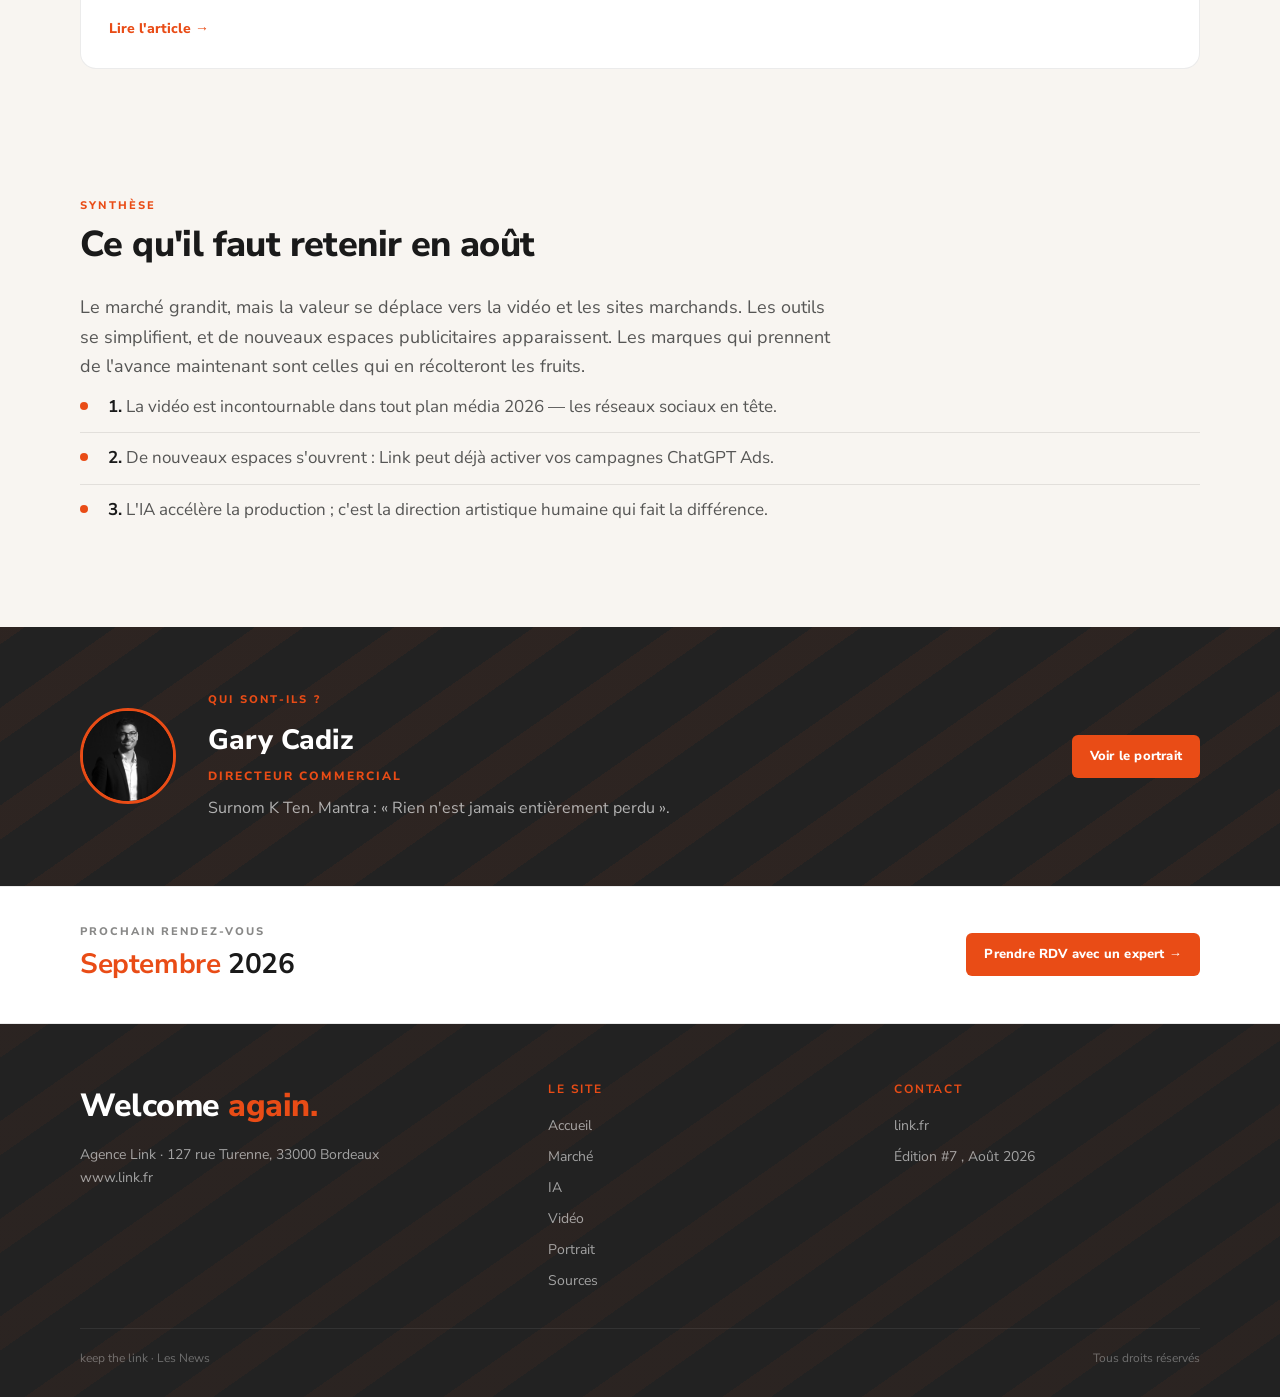
==== commit cf6b267e: "Refresh August content with the simplified #7 copy. Fold ChatGPT Ads into the IA article and drop th" ====
--- a/index.html
+++ b/index.html
@@ -4,7 +4,7 @@
   <meta charset="UTF-8">
   <meta name="viewport" content="width=device-width, initial-scale=1.0">
   <title>Les News | keep the link</title>
-  <meta name="description" content="Veille webmarketing Link, édition août 2026 : marché pub, achat média IA, vidéo générative et ChatGPT Ads.">
+  <meta name="description" content="Veille webmarketing Link, édition août 2026 : marché pub, achat média, production vidéo et ChatGPT Ads.">
   <link rel="icon" href="favicon.png" type="image/png">
   <link rel="apple-touch-icon" href="apple-touch-icon.png">
   <link rel="stylesheet" href="css/styles.css">
@@ -24,7 +24,6 @@
         <a href="articles/marche-pub.html">Marché</a>
         <a href="articles/achat-media.html">IA</a>
         <a href="articles/video-ia.html">Vidéo</a>
-        <a href="articles/chatgpt-ads.html">ChatGPT</a>
         <a href="portrait.html">Portrait</a>
         <a href="sources.html">Sources</a>
         <a class="btn" href="https://link.fr/contact-agence-link/">Prendre RDV</a>
@@ -38,7 +37,7 @@
       <div>
         <div class="eyebrow">Édition #7 · Août 2026</div>
         <h1>Ce qui change vraiment <span>cet été.</span></h1>
-        <p class="hero-lead">L'été 2026 a été tout sauf calme : le marché pub digital français franchit les 6,7 Md€ au S1, Google lance ses AI Overviews en France, et la vidéo IA entre en production professionnelle. Ce mois-ci, on décrypte ce qui change vraiment pour votre business.</p>
+        <p class="hero-lead">Un marché publicitaire qui grandit, des outils qui deviennent plus simples, et de nouveaux espaces pour vos campagnes. On vous explique l'essentiel de la rentrée — clairement, et sans jargon.</p>
         <div class="hero-actions">
           <a class="btn" href="articles/marche-pub.html">Lire l'édition</a>
           <a class="btn btn-ghost" href="portrait.html">Le portrait du mois</a>
@@ -49,8 +48,8 @@
         <dd>6,7 Md€</dd>
         <dt>Croissance</dt>
         <dd>+12 %</dd>
-        <dt>ChatGPT Ads</dt>
-        <dd>600 M</dd>
+        <dt>Vidéo sociale</dt>
+        <dd>+31 %</dd>
       </dl>
     </div>
   </section>
@@ -58,9 +57,9 @@
     <div class="container">
       <ul class="topics-list">
         <li><a href="articles/marche-pub.html">Marché pub</a></li>
-        <li><a href="articles/achat-media.html">Achat média IA</a></li>
-        <li><a href="articles/video-ia.html">Vidéo générative</a></li>
-        <li><a href="articles/chatgpt-ads.html">ChatGPT Ads</a></li>
+        <li><a href="articles/achat-media.html">Achat média</a></li>
+        <li><a href="articles/video-ia.html">Production vidéo</a></li>
+        <li><a href="articles/achat-media.html">ChatGPT Ads</a></li>
       </ul>
     </div>
   </div>
@@ -69,10 +68,10 @@
       <div class="section-head">
         <div>
           <div class="section-kicker">Au sommaire</div>
-          <h2>Quatre sujets à retenir</h2>
+          <h2>Trois sujets à retenir</h2>
         </div>
       </div>
-      <p class="intro-text">Juillet-août 2026 marque un tournant : <strong>le marché publicitaire digital français atteint 6,689 Md€ au S1</strong>, porté par la vidéo sociale (+31 %) et le retail media (+18 %). Pendant ce temps, Google déploie ses AI Overviews en France le 22 juillet — un séisme pour le SEO — et la génération vidéo IA passe du stade expérimental à la production professionnelle. L'achat média agentique redistribue les rôles entre humains et machines. <strong>Ce n'est plus une tendance à surveiller : c'est votre quotidien de demain.</strong></p>
+      <p class="intro-text">L'été 2026 marque un tournant simple à résumer : le marché publicitaire en ligne grandit (<strong>6,689 Md€ au premier semestre, +12 %</strong>), porté par la vidéo sur les réseaux et la pub sur les sites marchands. Les outils, eux, se simplifient — et de nouveaux espaces s'ouvrent, comme la publicité dans ChatGPT, que <strong>Link peut déjà activer pour vous</strong>. Ce n'est plus une tendance à surveiller : c'est votre quotidien de demain.</p>
       <div class="kpi-row">
         <div class="kpi-card"><div class="kpi-value">6,7 Md€</div><div class="kpi-label">Marché digital S1 2026</div></div>
         <div class="kpi-card"><div class="kpi-value">+12 %</div><div class="kpi-label">Croissance vs S1 2025</div></div>
@@ -86,25 +85,19 @@
       <a class="card featured" href="articles/marche-pub.html">
         <div class="card-label">L'actu flash</div>
         <h3>Le marché digital franchit les 6,7 Md€</h3>
-        <p>+12 % au S1, 6,689 Md€. La vidéo sociale et le retail media tirent la croissance. 83 % du gâteau part chez Google, Meta, Amazon et TikTok.</p>
+        <p>+12 % au S1, 6,689 Md€. La vidéo sur les réseaux et la pub sur les sites marchands tirent la croissance. À eux seuls, quelques grands acteurs captent 83 % du gâteau.</p>
         <span class="card-more">Lire l'article →</span>
       </a>
       <a class="card" href="articles/achat-media.html">
         <div class="card-label">IA &amp; plateformes</div>
-        <h3>L'achat média passe en mode agentique</h3>
-        <p>AI Max devient le défaut Search. Meta réécrit les annonces en temps réel. L'humain se repositionne sur la stratégie, pas l'exécution.</p>
+        <h3>L'IA passe aux commandes, Link garde la main</h3>
+        <p>Google et Meta automatisent de plus en plus le pilotage des campagnes. Surtout, un nouvel espace s'ouvre : la publicité dans ChatGPT — que <strong>Link peut déjà proposer, en avant-première</strong>. Notre rôle reste le même : cadrer ces outils pour qu'ils servent vos résultats, pas l'inverse.</p>
         <span class="card-more">Lire l'article →</span>
       </a>
       <a class="card" href="articles/video-ia.html">
         <div class="card-label">Production vidéo</div>
-        <h3>Le stack vidéo IA est prêt</h3>
-        <p>Veo 3.1, Runway Gen-4.5, Kling 3.0 : trois outils qui couvrent 95 % des besoins. L'API Sora 2 disparaît en septembre.</p>
-        <span class="card-more">Lire l'article →</span>
-      </a>
-      <a class="card" href="articles/chatgpt-ads.html">
-        <div class="card-label">Nouvelles surfaces</div>
-        <h3>ChatGPT Ads : 600 millions d'utilisateurs</h3>
-        <p>OpenAI ouvre la pub dans ChatGPT. Link est en liste d'attente pour déployer la solution en avant-première.</p>
+        <h3>La vidéo pro, plus vite et moins chère</h3>
+        <p>Produire une vidéo de qualité prend désormais quelques jours au lieu de quelques semaines, pour une fraction du budget. Ce qui fait la différence n'est plus l'outil, mais le regard : notre studio interne combine cette rapidité avec une vraie direction artistique. Résultat — des contenus qui vous ressemblent, déclinés pour tous les formats.</p>
         <span class="card-more">Lire l'article →</span>
       </a>
       </div>
@@ -118,11 +111,11 @@
           <h2>Ce qu'il faut retenir en août</h2>
         </div>
       </div>
-      <p class="intro-text">Le marché croît, mais la valeur se concentre. L'achat média devient agentique, la vidéo IA entre en production professionnelle, et ChatGPT ouvre un nouvel inventaire pub. Les agences qui maîtrisent ces trois dimensions — assets créatifs, stack vidéo, nouvelles surfaces — sont celles qui créeront de la valeur durable pour leurs clients.</p>
+      <p class="intro-text">Le marché grandit, mais la valeur se déplace vers la vidéo et les sites marchands. Les outils se simplifient, et de nouveaux espaces publicitaires apparaissent. Les marques qui prennent de l'avance maintenant sont celles qui en récolteront les fruits.</p>
       <ul class="facts">
-        <li><strong>1.</strong> La vidéo est non négociable dans tout plan média 2026 — arbitrer plateformes globales et médias français</li>
-        <li><strong>2.</strong> Auditer les campagnes DSA avant septembre 2026 et tester AI Max : la valeur se déplace vers les assets créatifs</li>
-        <li><strong>3.</strong> Intégrer le stack Kling + Veo 3.1 + Runway, et anticiper ChatGPT Ads (Link est en liste d'attente)</li>
+        <li><strong>1.</strong> La vidéo est incontournable dans tout plan média 2026 — les réseaux sociaux en tête.</li>
+        <li><strong>2.</strong> De nouveaux espaces s'ouvrent : Link peut déjà activer vos campagnes ChatGPT Ads.</li>
+        <li><strong>3.</strong> L'IA accélère la production ; c'est la direction artistique humaine qui fait la différence.</li>
       </ul>
     </div>
   </section>
@@ -163,7 +156,6 @@
             <li><a href="articles/marche-pub.html">Marché</a></li>
             <li><a href="articles/achat-media.html">IA</a></li>
             <li><a href="articles/video-ia.html">Vidéo</a></li>
-            <li><a href="articles/chatgpt-ads.html">ChatGPT</a></li>
             <li><a href="portrait.html">Portrait</a></li>
             <li><a href="sources.html">Sources</a></li>
           </ul>
--- a/css/styles.css
+++ b/css/styles.css
@@ -367,6 +367,10 @@
   grid-template-columns: repeat(2, 1fr);
 }
 
+.card-grid.four > :last-child:nth-child(odd) {
+  grid-column: 1 / -1;
+}
+
 .card-grid.five .card.featured {
   grid-column: 1 / -1;
 }
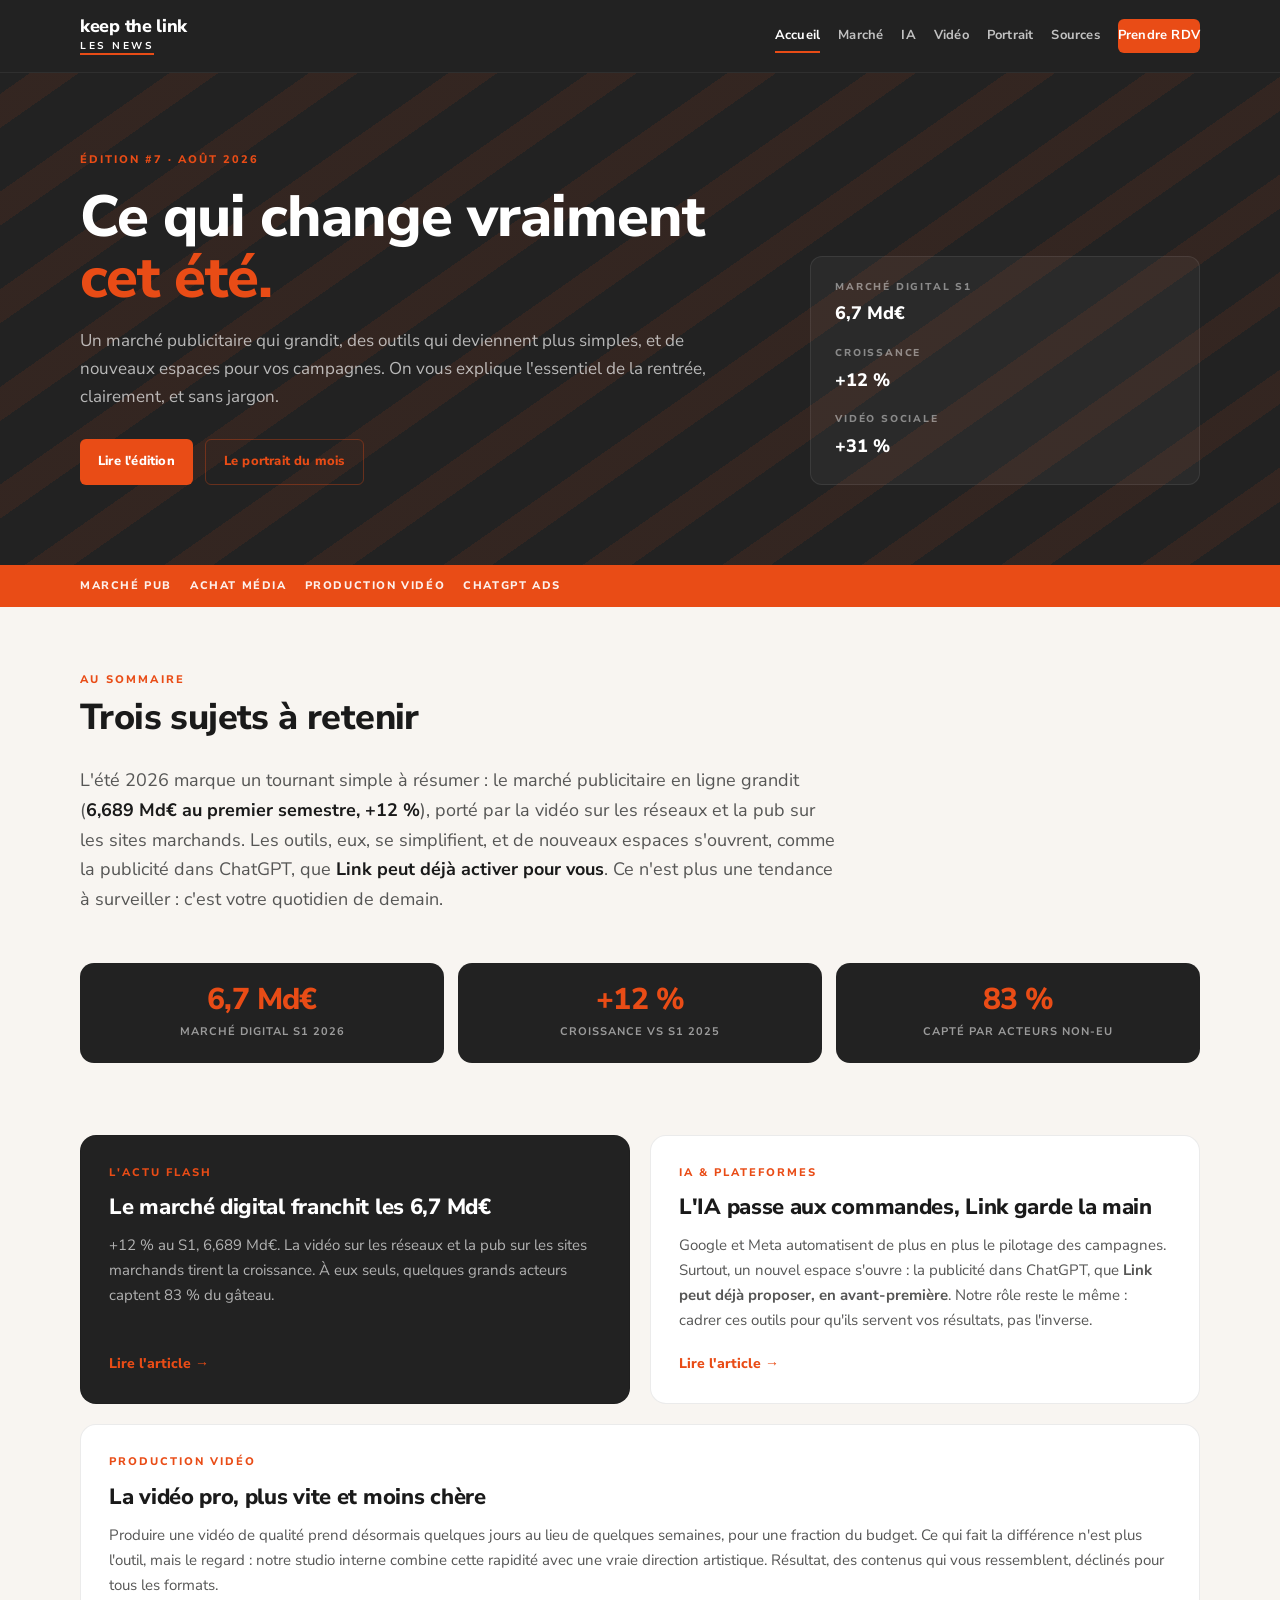
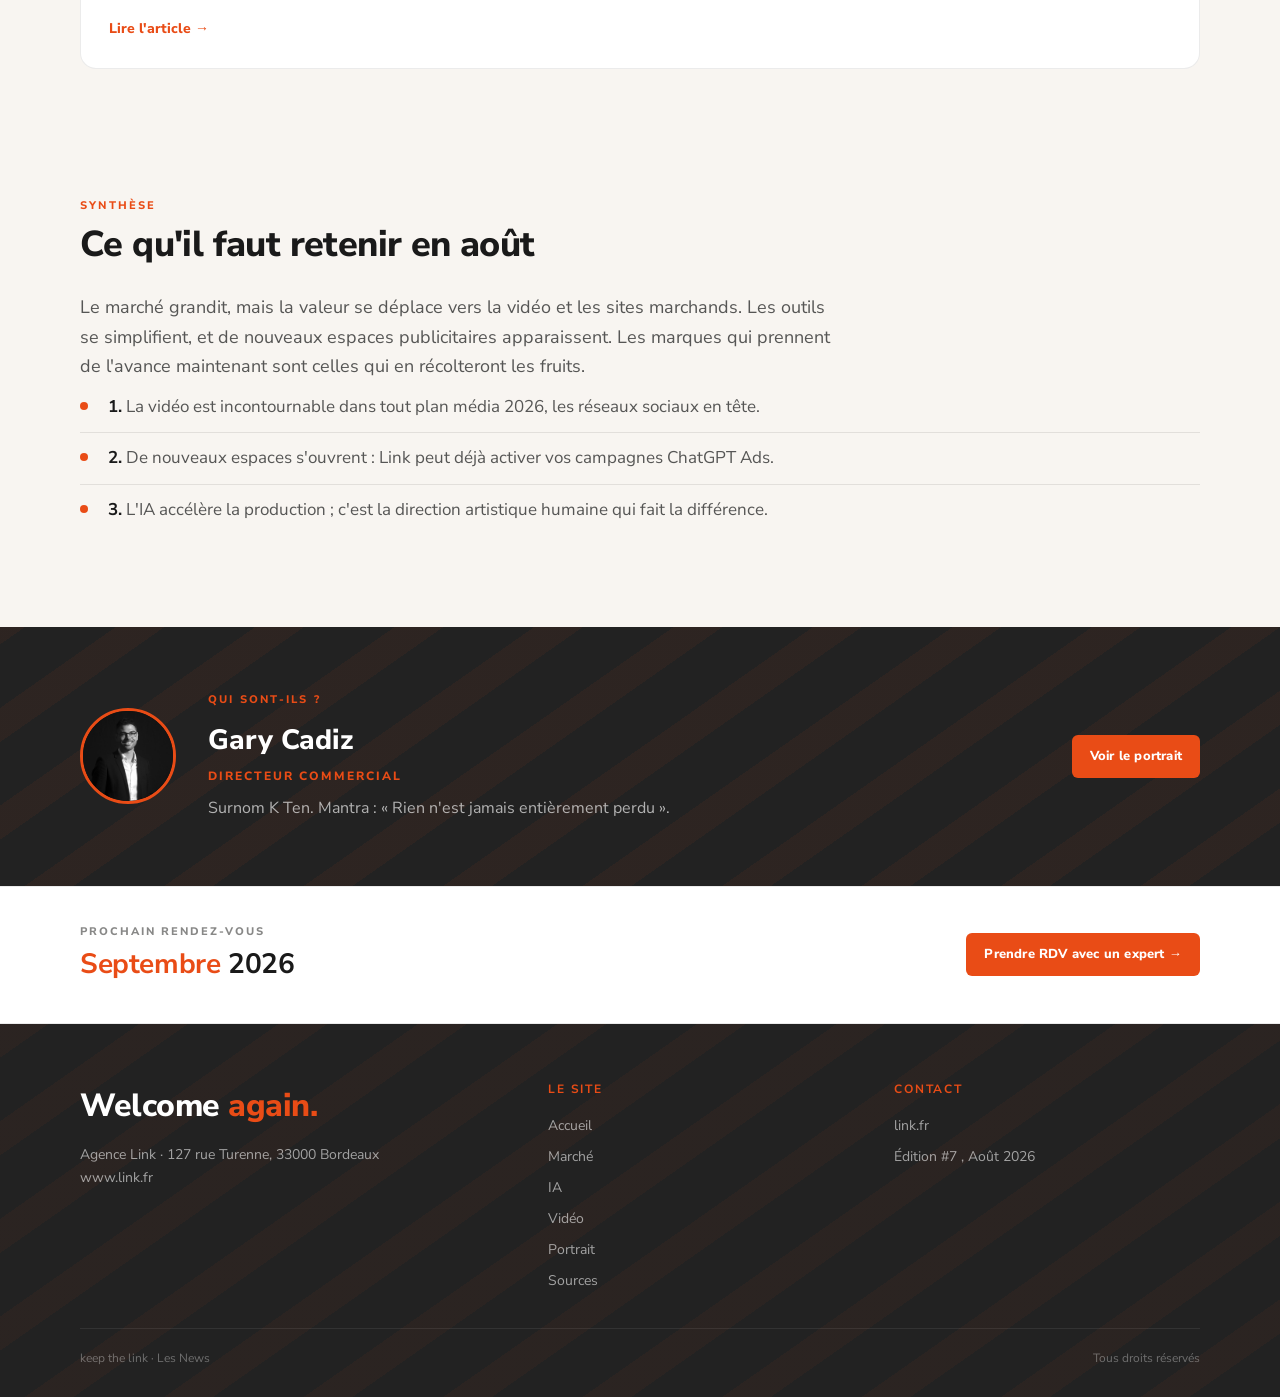
==== commit f11030ac: "Replace em dashes with commas across the newsletter copy. Co-authored-by: Cursor <cursoragent@cursor" ====
--- a/index.html
+++ b/index.html
@@ -37,7 +37,7 @@
       <div>
         <div class="eyebrow">Édition #7 · Août 2026</div>
         <h1>Ce qui change vraiment <span>cet été.</span></h1>
-        <p class="hero-lead">Un marché publicitaire qui grandit, des outils qui deviennent plus simples, et de nouveaux espaces pour vos campagnes. On vous explique l'essentiel de la rentrée — clairement, et sans jargon.</p>
+        <p class="hero-lead">Un marché publicitaire qui grandit, des outils qui deviennent plus simples, et de nouveaux espaces pour vos campagnes. On vous explique l'essentiel de la rentrée, clairement, et sans jargon.</p>
         <div class="hero-actions">
           <a class="btn" href="articles/marche-pub.html">Lire l'édition</a>
           <a class="btn btn-ghost" href="portrait.html">Le portrait du mois</a>
@@ -71,7 +71,7 @@
           <h2>Trois sujets à retenir</h2>
         </div>
       </div>
-      <p class="intro-text">L'été 2026 marque un tournant simple à résumer : le marché publicitaire en ligne grandit (<strong>6,689 Md€ au premier semestre, +12 %</strong>), porté par la vidéo sur les réseaux et la pub sur les sites marchands. Les outils, eux, se simplifient — et de nouveaux espaces s'ouvrent, comme la publicité dans ChatGPT, que <strong>Link peut déjà activer pour vous</strong>. Ce n'est plus une tendance à surveiller : c'est votre quotidien de demain.</p>
+      <p class="intro-text">L'été 2026 marque un tournant simple à résumer : le marché publicitaire en ligne grandit (<strong>6,689 Md€ au premier semestre, +12 %</strong>), porté par la vidéo sur les réseaux et la pub sur les sites marchands. Les outils, eux, se simplifient, et de nouveaux espaces s'ouvrent, comme la publicité dans ChatGPT, que <strong>Link peut déjà activer pour vous</strong>. Ce n'est plus une tendance à surveiller : c'est votre quotidien de demain.</p>
       <div class="kpi-row">
         <div class="kpi-card"><div class="kpi-value">6,7 Md€</div><div class="kpi-label">Marché digital S1 2026</div></div>
         <div class="kpi-card"><div class="kpi-value">+12 %</div><div class="kpi-label">Croissance vs S1 2025</div></div>
@@ -91,13 +91,13 @@
       <a class="card" href="articles/achat-media.html">
         <div class="card-label">IA &amp; plateformes</div>
         <h3>L'IA passe aux commandes, Link garde la main</h3>
-        <p>Google et Meta automatisent de plus en plus le pilotage des campagnes. Surtout, un nouvel espace s'ouvre : la publicité dans ChatGPT — que <strong>Link peut déjà proposer, en avant-première</strong>. Notre rôle reste le même : cadrer ces outils pour qu'ils servent vos résultats, pas l'inverse.</p>
+        <p>Google et Meta automatisent de plus en plus le pilotage des campagnes. Surtout, un nouvel espace s'ouvre : la publicité dans ChatGPT, que <strong>Link peut déjà proposer, en avant-première</strong>. Notre rôle reste le même : cadrer ces outils pour qu'ils servent vos résultats, pas l'inverse.</p>
         <span class="card-more">Lire l'article →</span>
       </a>
       <a class="card" href="articles/video-ia.html">
         <div class="card-label">Production vidéo</div>
         <h3>La vidéo pro, plus vite et moins chère</h3>
-        <p>Produire une vidéo de qualité prend désormais quelques jours au lieu de quelques semaines, pour une fraction du budget. Ce qui fait la différence n'est plus l'outil, mais le regard : notre studio interne combine cette rapidité avec une vraie direction artistique. Résultat — des contenus qui vous ressemblent, déclinés pour tous les formats.</p>
+        <p>Produire une vidéo de qualité prend désormais quelques jours au lieu de quelques semaines, pour une fraction du budget. Ce qui fait la différence n'est plus l'outil, mais le regard : notre studio interne combine cette rapidité avec une vraie direction artistique. Résultat, des contenus qui vous ressemblent, déclinés pour tous les formats.</p>
         <span class="card-more">Lire l'article →</span>
       </a>
       </div>
@@ -113,7 +113,7 @@
       </div>
       <p class="intro-text">Le marché grandit, mais la valeur se déplace vers la vidéo et les sites marchands. Les outils se simplifient, et de nouveaux espaces publicitaires apparaissent. Les marques qui prennent de l'avance maintenant sont celles qui en récolteront les fruits.</p>
       <ul class="facts">
-        <li><strong>1.</strong> La vidéo est incontournable dans tout plan média 2026 — les réseaux sociaux en tête.</li>
+        <li><strong>1.</strong> La vidéo est incontournable dans tout plan média 2026, les réseaux sociaux en tête.</li>
         <li><strong>2.</strong> De nouveaux espaces s'ouvrent : Link peut déjà activer vos campagnes ChatGPT Ads.</li>
         <li><strong>3.</strong> L'IA accélère la production ; c'est la direction artistique humaine qui fait la différence.</li>
       </ul>
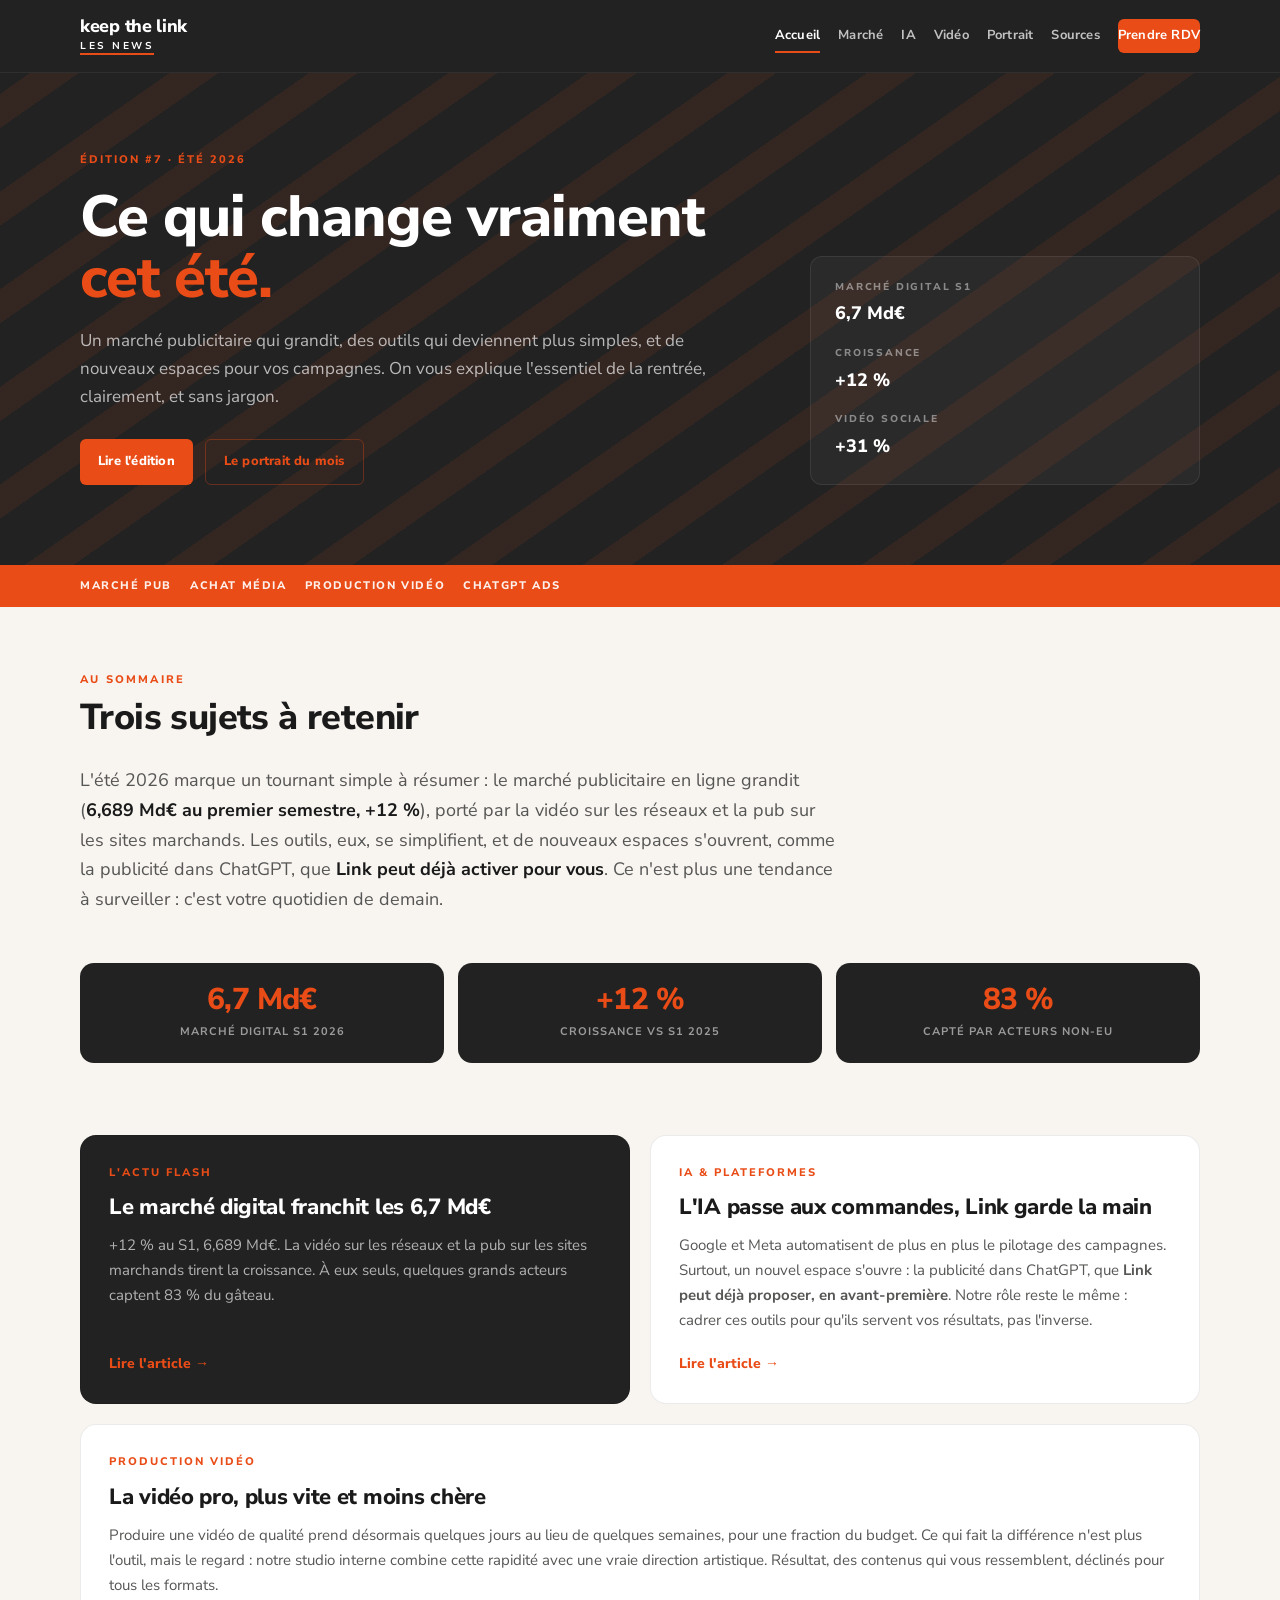
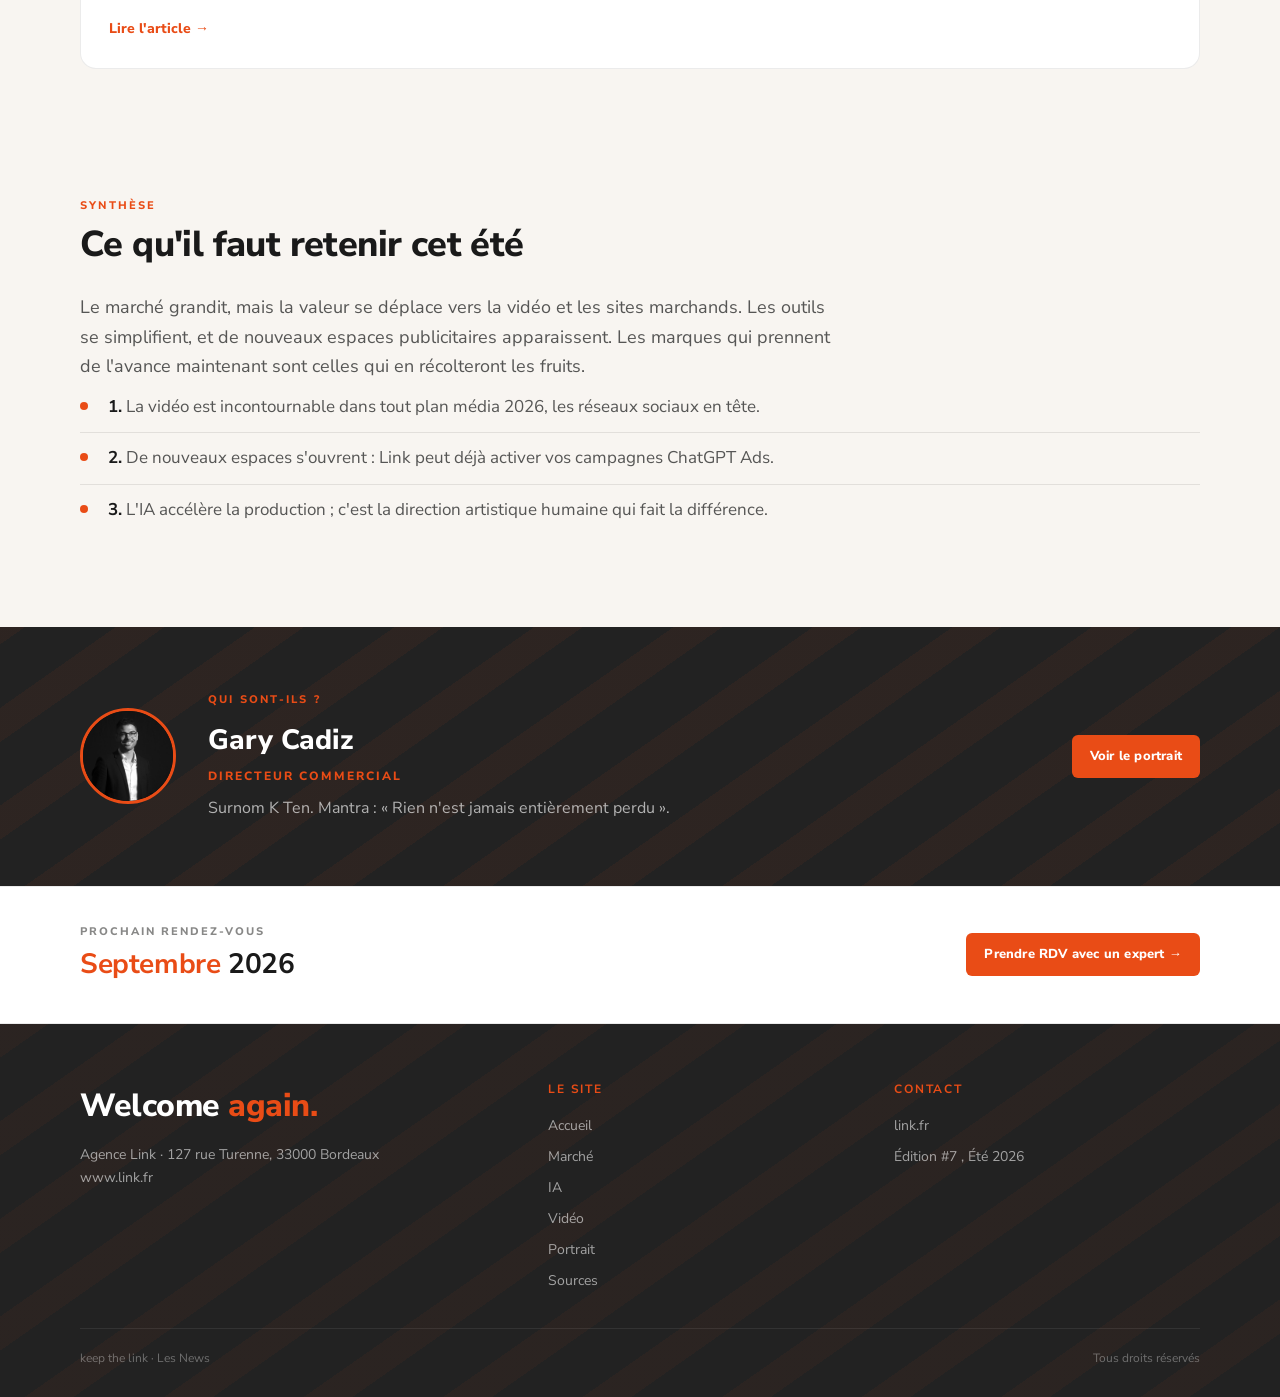
==== commit b80e1772: "Rename the newsletter edition from August to summer. Co-authored-by: Cursor <cursoragent@cursor.com>" ====
--- a/index.html
+++ b/index.html
@@ -4,7 +4,7 @@
   <meta charset="UTF-8">
   <meta name="viewport" content="width=device-width, initial-scale=1.0">
   <title>Les News | keep the link</title>
-  <meta name="description" content="Veille webmarketing Link, édition août 2026 : marché pub, achat média, production vidéo et ChatGPT Ads.">
+  <meta name="description" content="Veille webmarketing Link, édition été 2026 : marché pub, achat média, production vidéo et ChatGPT Ads.">
   <link rel="icon" href="favicon.png" type="image/png">
   <link rel="apple-touch-icon" href="apple-touch-icon.png">
   <link rel="stylesheet" href="css/styles.css">
@@ -35,7 +35,7 @@
     <div class="waves" aria-hidden="true"></div>
     <div class="container hero-inner">
       <div>
-        <div class="eyebrow">Édition #7 · Août 2026</div>
+        <div class="eyebrow">Édition #7 · Été 2026</div>
         <h1>Ce qui change vraiment <span>cet été.</span></h1>
         <p class="hero-lead">Un marché publicitaire qui grandit, des outils qui deviennent plus simples, et de nouveaux espaces pour vos campagnes. On vous explique l'essentiel de la rentrée, clairement, et sans jargon.</p>
         <div class="hero-actions">
@@ -108,7 +108,7 @@
       <div class="section-head">
         <div>
           <div class="section-kicker">Synthèse</div>
-          <h2>Ce qu'il faut retenir en août</h2>
+          <h2>Ce qu'il faut retenir cet été</h2>
         </div>
       </div>
       <p class="intro-text">Le marché grandit, mais la valeur se déplace vers la vidéo et les sites marchands. Les outils se simplifient, et de nouveaux espaces publicitaires apparaissent. Les marques qui prennent de l'avance maintenant sont celles qui en récolteront les fruits.</p>
@@ -164,7 +164,7 @@
           <h3>Contact</h3>
           <ul>
             <li><a href="https://link.fr/contact-agence-link/">link.fr</a></li>
-            <li>Édition #7 , Août 2026</li>
+            <li>Édition #7 , Été 2026</li>
           </ul>
         </div>
       </div>
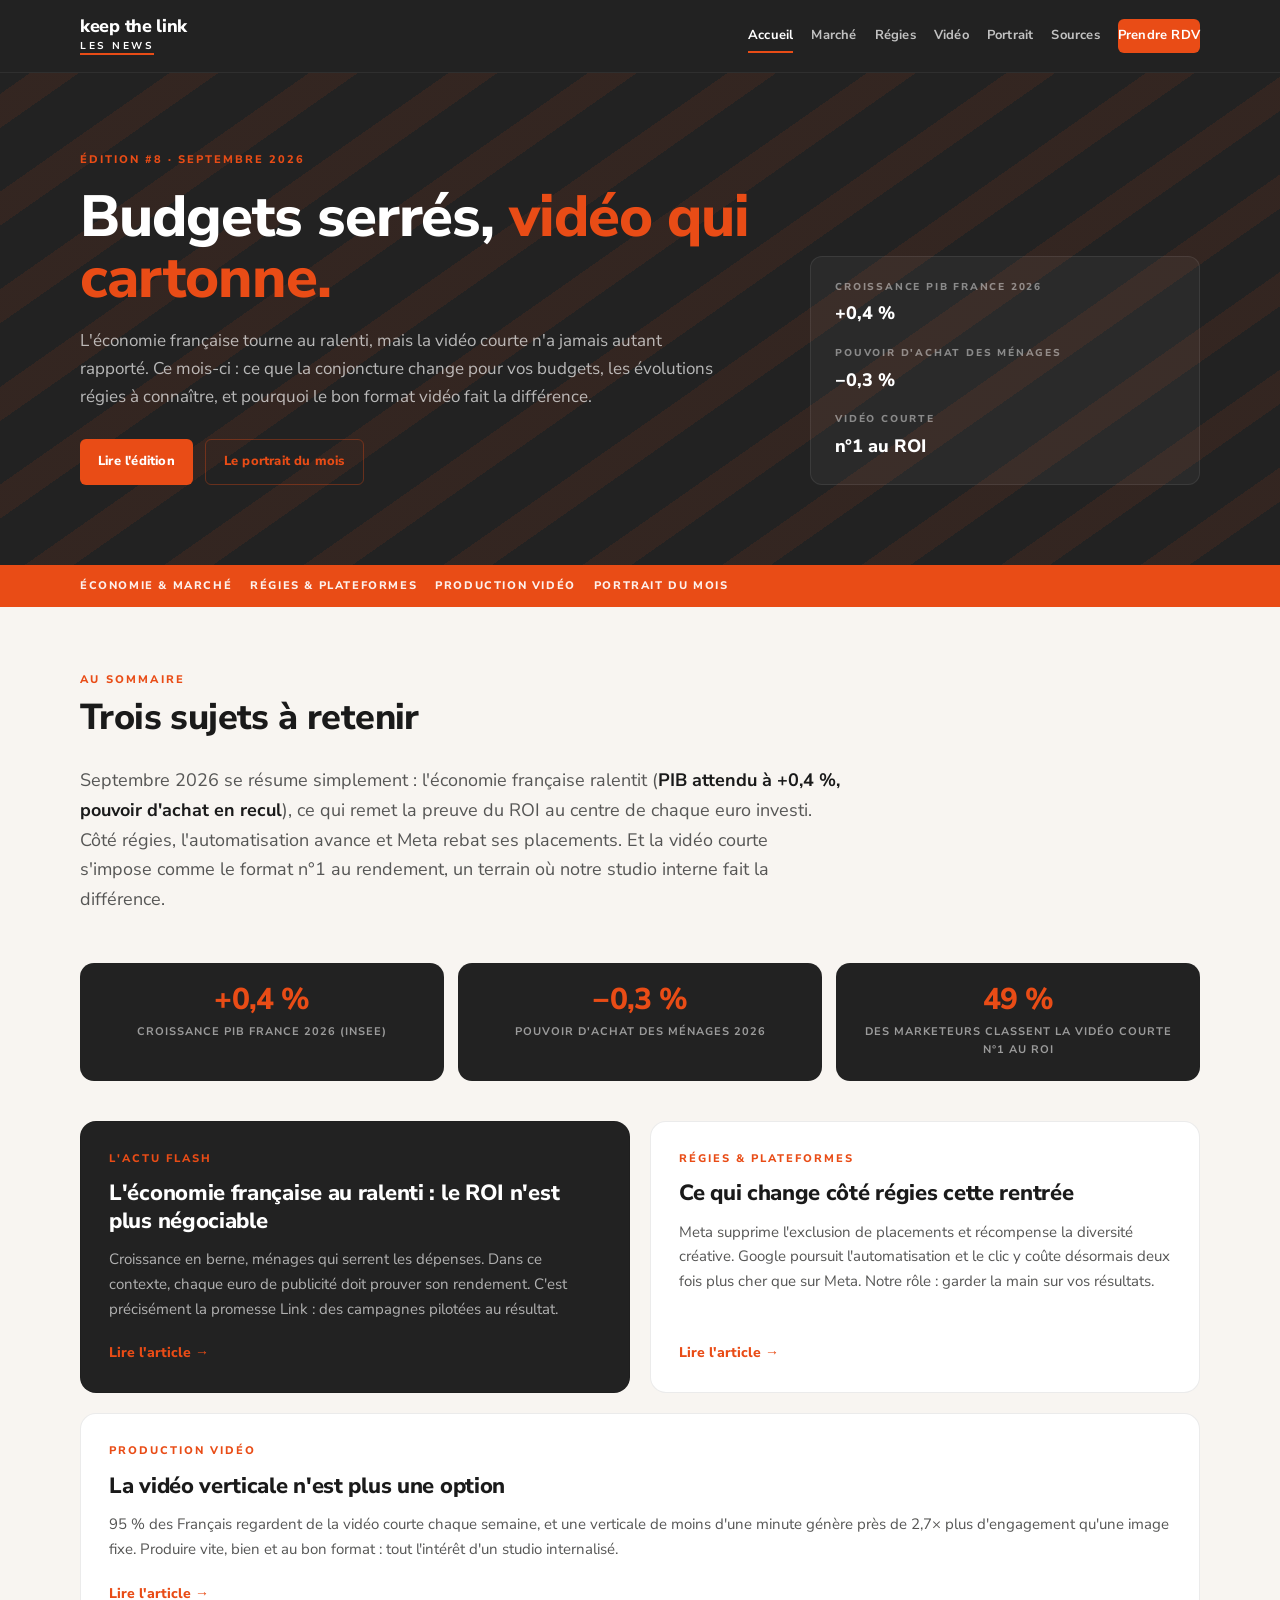
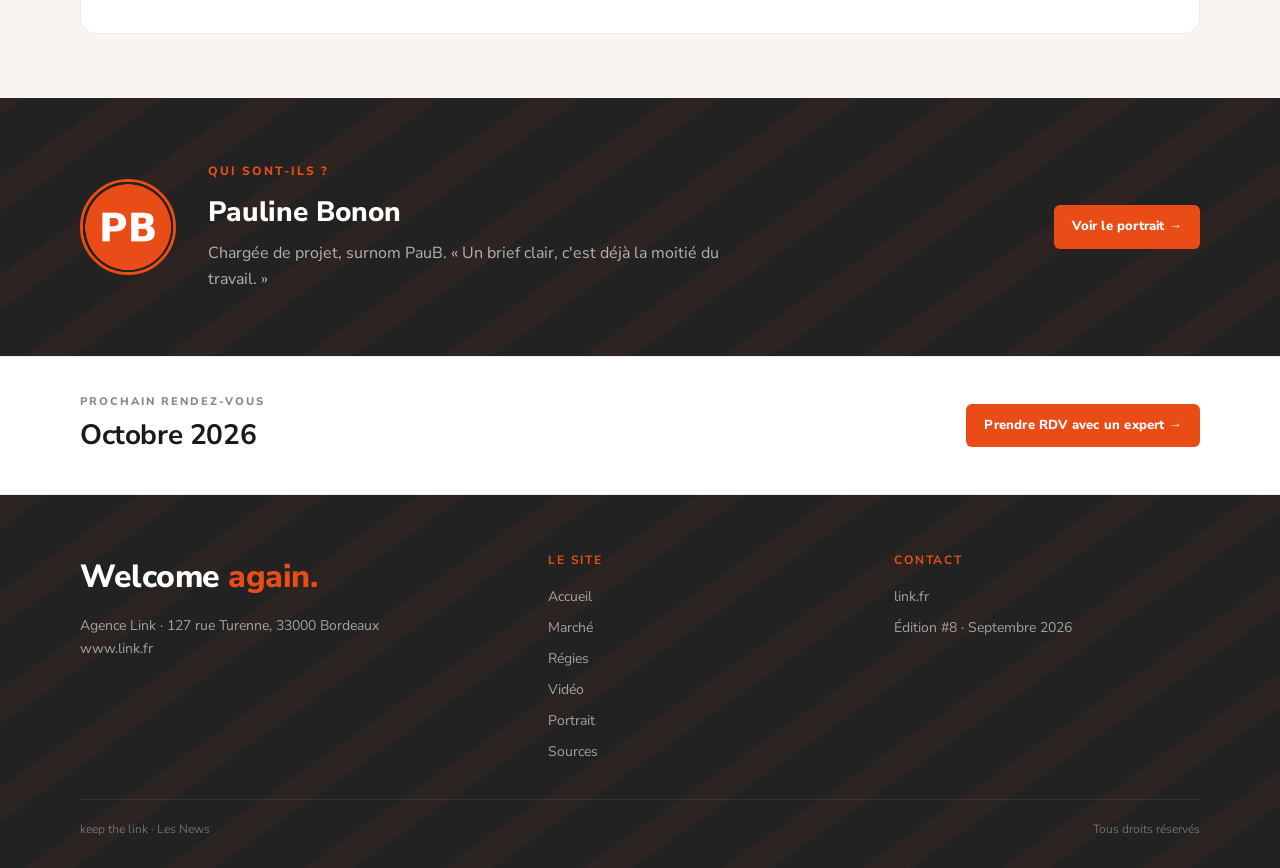
==== commit f32c7a95: "Publish the September 2026 edition in place of the summer issue. Co-authored-by: Cursor <cursoragent" ====
--- a/index.html
+++ b/index.html
@@ -4,7 +4,7 @@
   <meta charset="UTF-8">
   <meta name="viewport" content="width=device-width, initial-scale=1.0">
   <title>Les News | keep the link</title>
-  <meta name="description" content="Veille webmarketing Link, édition été 2026 : marché pub, achat média, production vidéo et ChatGPT Ads.">
+  <meta name="description" content="Veille webmarketing Link, édition septembre 2026 : économie française, régies, production vidéo.">
   <link rel="icon" href="favicon.png" type="image/png">
   <link rel="apple-touch-icon" href="apple-touch-icon.png">
   <link rel="stylesheet" href="css/styles.css">
@@ -16,13 +16,11 @@
         <span class="brand-name">keep the link</span>
         <span class="brand-tag">Les News</span>
       </a>
-      <button class="nav-toggle" type="button" aria-label="Ouvrir le menu" aria-expanded="false">
-        <span></span>
-      </button>
+      <button class="nav-toggle" type="button" aria-label="Ouvrir le menu" aria-expanded="false"><span></span></button>
       <nav class="site-nav" aria-label="Navigation principale">
         <a href="index.html" class="is-active">Accueil</a>
         <a href="articles/marche-pub.html">Marché</a>
-        <a href="articles/achat-media.html">IA</a>
+        <a href="articles/achat-media.html">Régies</a>
         <a href="articles/video-ia.html">Vidéo</a>
         <a href="portrait.html">Portrait</a>
         <a href="sources.html">Sources</a>
@@ -30,36 +28,35 @@
       </nav>
     </div>
   </header>
-
   <section class="hero">
     <div class="waves" aria-hidden="true"></div>
     <div class="container hero-inner">
       <div>
-        <div class="eyebrow">Édition #7 · Été 2026</div>
-        <h1>Ce qui change vraiment <span>cet été.</span></h1>
-        <p class="hero-lead">Un marché publicitaire qui grandit, des outils qui deviennent plus simples, et de nouveaux espaces pour vos campagnes. On vous explique l'essentiel de la rentrée, clairement, et sans jargon.</p>
+        <div class="eyebrow">Édition #8 · Septembre 2026</div>
+        <h1>Budgets serrés, <span>vidéo qui cartonne.</span></h1>
+        <p class="hero-lead">L'économie française tourne au ralenti, mais la vidéo courte n'a jamais autant rapporté. Ce mois-ci : ce que la conjoncture change pour vos budgets, les évolutions régies à connaître, et pourquoi le bon format vidéo fait la différence.</p>
         <div class="hero-actions">
           <a class="btn" href="articles/marche-pub.html">Lire l'édition</a>
           <a class="btn btn-ghost" href="portrait.html">Le portrait du mois</a>
         </div>
       </div>
       <dl class="hero-meta">
-        <dt>Marché digital S1</dt>
-        <dd>6,7 Md€</dd>
-        <dt>Croissance</dt>
-        <dd>+12 %</dd>
-        <dt>Vidéo sociale</dt>
-        <dd>+31 %</dd>
+        <dt>Croissance PIB France 2026</dt>
+        <dd>+0,4 %</dd>
+        <dt>Pouvoir d'achat des ménages</dt>
+        <dd>&minus;0,3 %</dd>
+        <dt>Vidéo courte</dt>
+        <dd>n°1 au ROI</dd>
       </dl>
     </div>
   </section>
   <div class="topics">
     <div class="container">
       <ul class="topics-list">
-        <li><a href="articles/marche-pub.html">Marché pub</a></li>
-        <li><a href="articles/achat-media.html">Achat média</a></li>
+        <li><a href="articles/marche-pub.html">Économie &amp; marché</a></li>
+        <li><a href="articles/achat-media.html">Régies &amp; plateformes</a></li>
         <li><a href="articles/video-ia.html">Production vidéo</a></li>
-        <li><a href="articles/achat-media.html">ChatGPT Ads</a></li>
+        <li><a href="portrait.html">Portrait du mois</a></li>
       </ul>
     </div>
   </div>
@@ -71,78 +68,57 @@
           <h2>Trois sujets à retenir</h2>
         </div>
       </div>
-      <p class="intro-text">L'été 2026 marque un tournant simple à résumer : le marché publicitaire en ligne grandit (<strong>6,689 Md€ au premier semestre, +12 %</strong>), porté par la vidéo sur les réseaux et la pub sur les sites marchands. Les outils, eux, se simplifient, et de nouveaux espaces s'ouvrent, comme la publicité dans ChatGPT, que <strong>Link peut déjà activer pour vous</strong>. Ce n'est plus une tendance à surveiller : c'est votre quotidien de demain.</p>
+      <p class="intro-text">Septembre 2026 se résume simplement : l'économie française ralentit (<strong>PIB attendu à +0,4 %, pouvoir d'achat en recul</strong>), ce qui remet la preuve du ROI au centre de chaque euro investi. Côté régies, l'automatisation avance et Meta rebat ses placements. Et la vidéo courte s'impose comme le format n°1 au rendement, un terrain où notre studio interne fait la différence.</p>
       <div class="kpi-row">
-        <div class="kpi-card"><div class="kpi-value">6,7 Md€</div><div class="kpi-label">Marché digital S1 2026</div></div>
-        <div class="kpi-card"><div class="kpi-value">+12 %</div><div class="kpi-label">Croissance vs S1 2025</div></div>
-        <div class="kpi-card"><div class="kpi-value">83 %</div><div class="kpi-label">Capté par acteurs non-EU</div></div>
+        <div class="kpi-card"><div class="kpi-value">+0,4 %</div><div class="kpi-label">Croissance PIB France 2026 (Insee)</div></div>
+        <div class="kpi-card"><div class="kpi-value">&minus;0,3 %</div><div class="kpi-label">Pouvoir d'achat des ménages 2026</div></div>
+        <div class="kpi-card"><div class="kpi-value">49 %</div><div class="kpi-label">des marketeurs classent la vidéo courte n°1 au ROI</div></div>
+      </div>
+      <div class="card-grid four" style="margin-top:40px">
+        <a class="card featured" href="articles/marche-pub.html">
+          <div class="card-label">L'actu flash</div>
+          <h3>L'économie française au ralenti : le ROI n'est plus négociable</h3>
+          <p>Croissance en berne, ménages qui serrent les dépenses. Dans ce contexte, chaque euro de publicité doit prouver son rendement. C'est précisément la promesse Link : des campagnes pilotées au résultat.</p>
+          <span class="card-more">Lire l'article &rarr;</span>
+        </a>
+        <a class="card" href="articles/achat-media.html">
+          <div class="card-label">Régies &amp; plateformes</div>
+          <h3>Ce qui change côté régies cette rentrée</h3>
+          <p>Meta supprime l'exclusion de placements et récompense la diversité créative. Google poursuit l'automatisation et le clic y coûte désormais deux fois plus cher que sur Meta. Notre rôle : garder la main sur vos résultats.</p>
+          <span class="card-more">Lire l'article &rarr;</span>
+        </a>
+        <a class="card" href="articles/video-ia.html">
+          <div class="card-label">Production vidéo</div>
+          <h3>La vidéo verticale n'est plus une option</h3>
+          <p>95 % des Français regardent de la vidéo courte chaque semaine, et une verticale de moins d'une minute génère près de 2,7&times; plus d'engagement qu'une image fixe. Produire vite, bien et au bon format : tout l'intérêt d'un studio internalisé.</p>
+          <span class="card-more">Lire l'article &rarr;</span>
+        </a>
       </div>
     </div>
   </section>
-  <section class="section" style="padding-top:0">
-    <div class="container">
-      <div class="card-grid four">
-      <a class="card featured" href="articles/marche-pub.html">
-        <div class="card-label">L'actu flash</div>
-        <h3>Le marché digital franchit les 6,7 Md€</h3>
-        <p>+12 % au S1, 6,689 Md€. La vidéo sur les réseaux et la pub sur les sites marchands tirent la croissance. À eux seuls, quelques grands acteurs captent 83 % du gâteau.</p>
-        <span class="card-more">Lire l'article →</span>
-      </a>
-      <a class="card" href="articles/achat-media.html">
-        <div class="card-label">IA &amp; plateformes</div>
-        <h3>L'IA passe aux commandes, Link garde la main</h3>
-        <p>Google et Meta automatisent de plus en plus le pilotage des campagnes. Surtout, un nouvel espace s'ouvre : la publicité dans ChatGPT, que <strong>Link peut déjà proposer, en avant-première</strong>. Notre rôle reste le même : cadrer ces outils pour qu'ils servent vos résultats, pas l'inverse.</p>
-        <span class="card-more">Lire l'article →</span>
-      </a>
-      <a class="card" href="articles/video-ia.html">
-        <div class="card-label">Production vidéo</div>
-        <h3>La vidéo pro, plus vite et moins chère</h3>
-        <p>Produire une vidéo de qualité prend désormais quelques jours au lieu de quelques semaines, pour une fraction du budget. Ce qui fait la différence n'est plus l'outil, mais le regard : notre studio interne combine cette rapidité avec une vraie direction artistique. Résultat, des contenus qui vous ressemblent, déclinés pour tous les formats.</p>
-        <span class="card-more">Lire l'article →</span>
-      </a>
+  <section class="portrait-band">
+    <div class="waves"></div>
+    <div class="container portrait-inner">
+      <img class="avatar" src="images/pauline-bonon.png" alt="Pauline Bonon">
+      <div>
+        <div class="portrait-role">Qui sont-ils ?</div>
+        <h2>Pauline Bonon</h2>
+        <p>Chargée de projet, surnom PauB. « Un brief clair, c'est déjà la moitié du travail. »</p>
       </div>
-    </div>
-  </section>
-  <section class="section">
-    <div class="container">
-      <div class="section-head">
-        <div>
-          <div class="section-kicker">Synthèse</div>
-          <h2>Ce qu'il faut retenir cet été</h2>
-        </div>
-      </div>
-      <p class="intro-text">Le marché grandit, mais la valeur se déplace vers la vidéo et les sites marchands. Les outils se simplifient, et de nouveaux espaces publicitaires apparaissent. Les marques qui prennent de l'avance maintenant sont celles qui en récolteront les fruits.</p>
-      <ul class="facts">
-        <li><strong>1.</strong> La vidéo est incontournable dans tout plan média 2026, les réseaux sociaux en tête.</li>
-        <li><strong>2.</strong> De nouveaux espaces s'ouvrent : Link peut déjà activer vos campagnes ChatGPT Ads.</li>
-        <li><strong>3.</strong> L'IA accélère la production ; c'est la direction artistique humaine qui fait la différence.</li>
-      </ul>
-    </div>
-  </section>
-  <section class="portrait-band">
-    <div class="waves" aria-hidden="true"></div>
-    <div class="container portrait-inner">
-      <img class="avatar" src="images/gary-cadiz.png" alt="Gary Cadiz">
-      <div>
-        <div class="section-kicker">Qui sont-ils ?</div>
-        <h2>Gary Cadiz</h2>
-        <div class="portrait-role">Directeur commercial</div>
-        <p>Surnom K Ten. Mantra : « Rien n'est jamais entièrement perdu ».</p>
-      </div>
-      <a class="btn" href="portrait.html">Voir le portrait</a>
+      <a class="btn" href="portrait.html">Voir le portrait &rarr;</a>
     </div>
   </section>
   <section class="cta-band">
     <div class="container cta-inner">
       <div>
         <div class="cta-kicker">Prochain rendez-vous</div>
-        <strong><span>Septembre</span> 2026</strong>
+        <strong>Octobre 2026</strong>
       </div>
-      <a class="btn" href="https://link.fr/contact-agence-link/">Prendre RDV avec un expert →</a>
+      <a class="btn" href="https://link.fr/contact-agence-link/">Prendre RDV avec un expert &rarr;</a>
     </div>
   </section>
   <footer class="site-footer">
-    <div class="waves" aria-hidden="true"></div>
+    <div class="waves"></div>
     <div class="container">
       <div class="footer-inner">
         <div>
@@ -154,7 +130,7 @@
           <ul>
             <li><a href="index.html">Accueil</a></li>
             <li><a href="articles/marche-pub.html">Marché</a></li>
-            <li><a href="articles/achat-media.html">IA</a></li>
+            <li><a href="articles/achat-media.html">Régies</a></li>
             <li><a href="articles/video-ia.html">Vidéo</a></li>
             <li><a href="portrait.html">Portrait</a></li>
             <li><a href="sources.html">Sources</a></li>
@@ -164,7 +140,7 @@
           <h3>Contact</h3>
           <ul>
             <li><a href="https://link.fr/contact-agence-link/">link.fr</a></li>
-            <li>Édition #7 , Été 2026</li>
+            <li>Édition #8 · Septembre 2026</li>
           </ul>
         </div>
       </div>
@@ -176,4 +152,4 @@
   </footer>
   <script src="js/site.js"></script>
 </body>
-</html>
+</html>
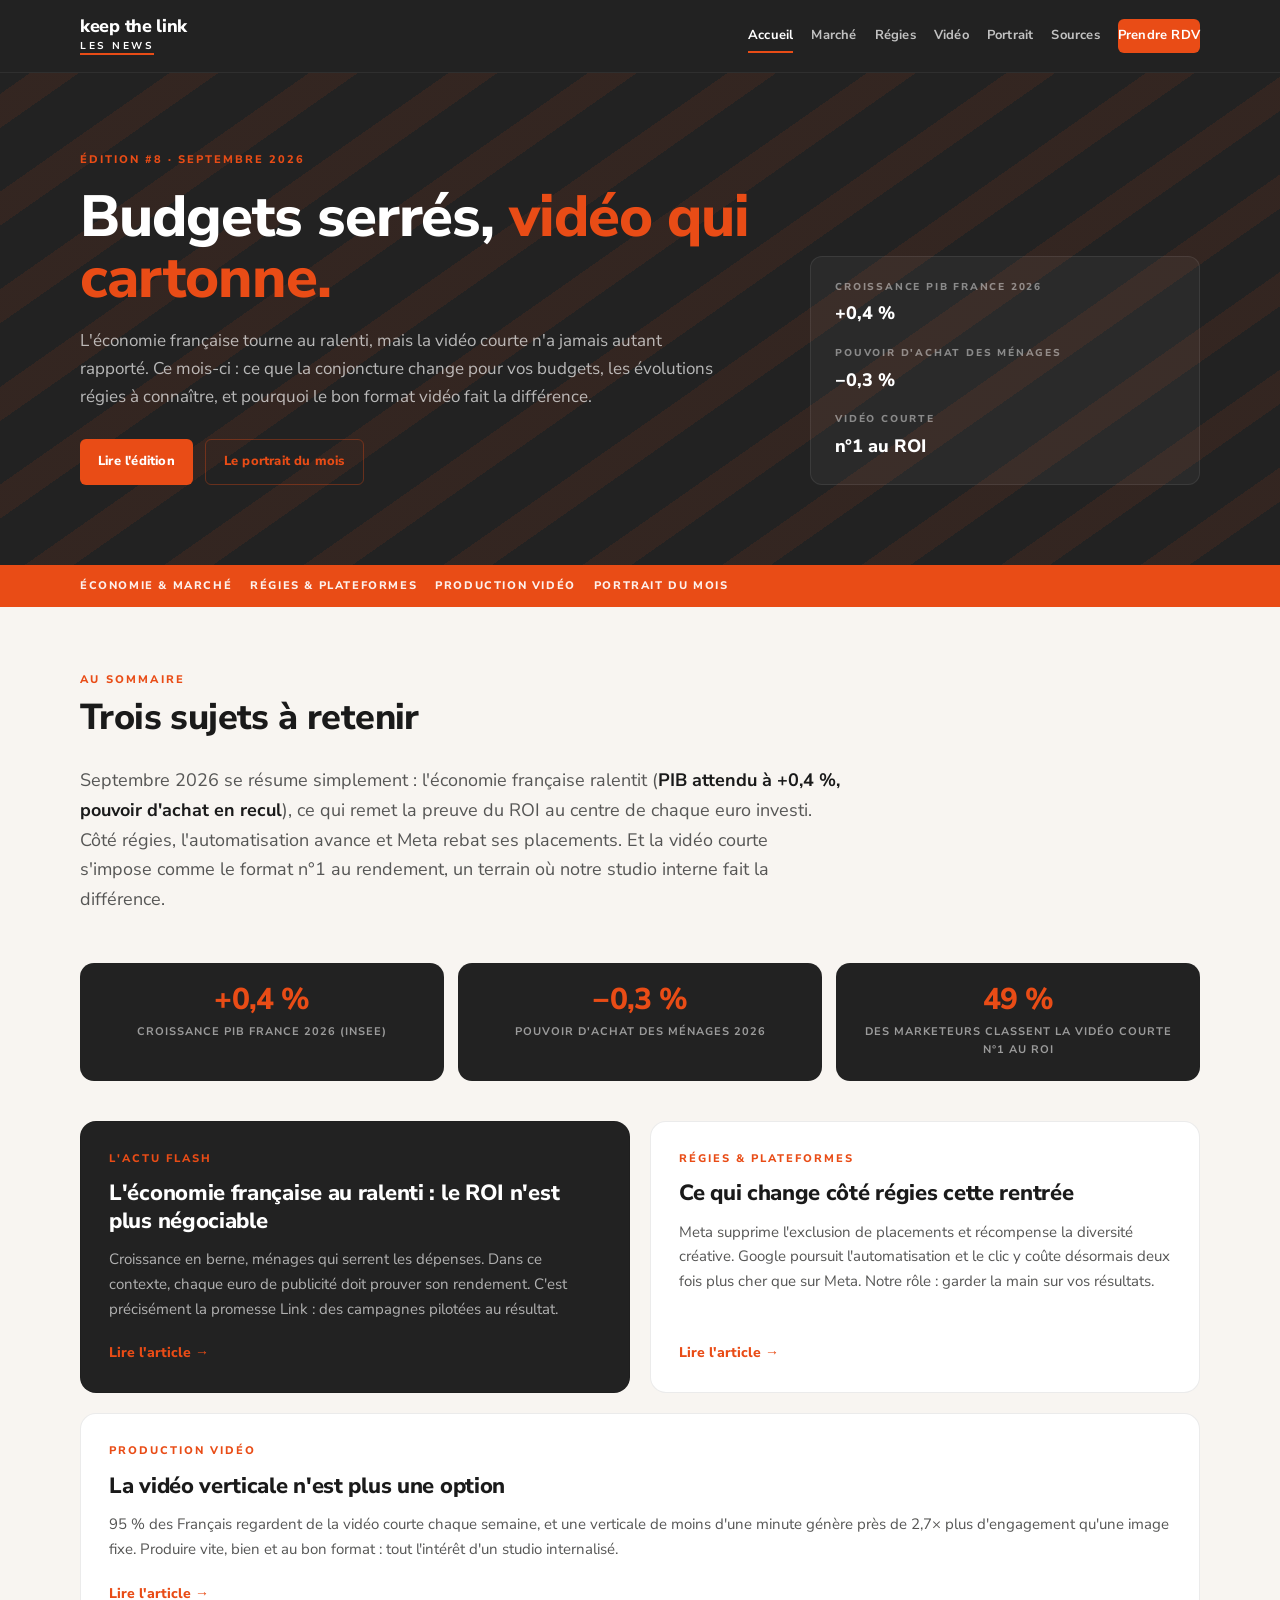
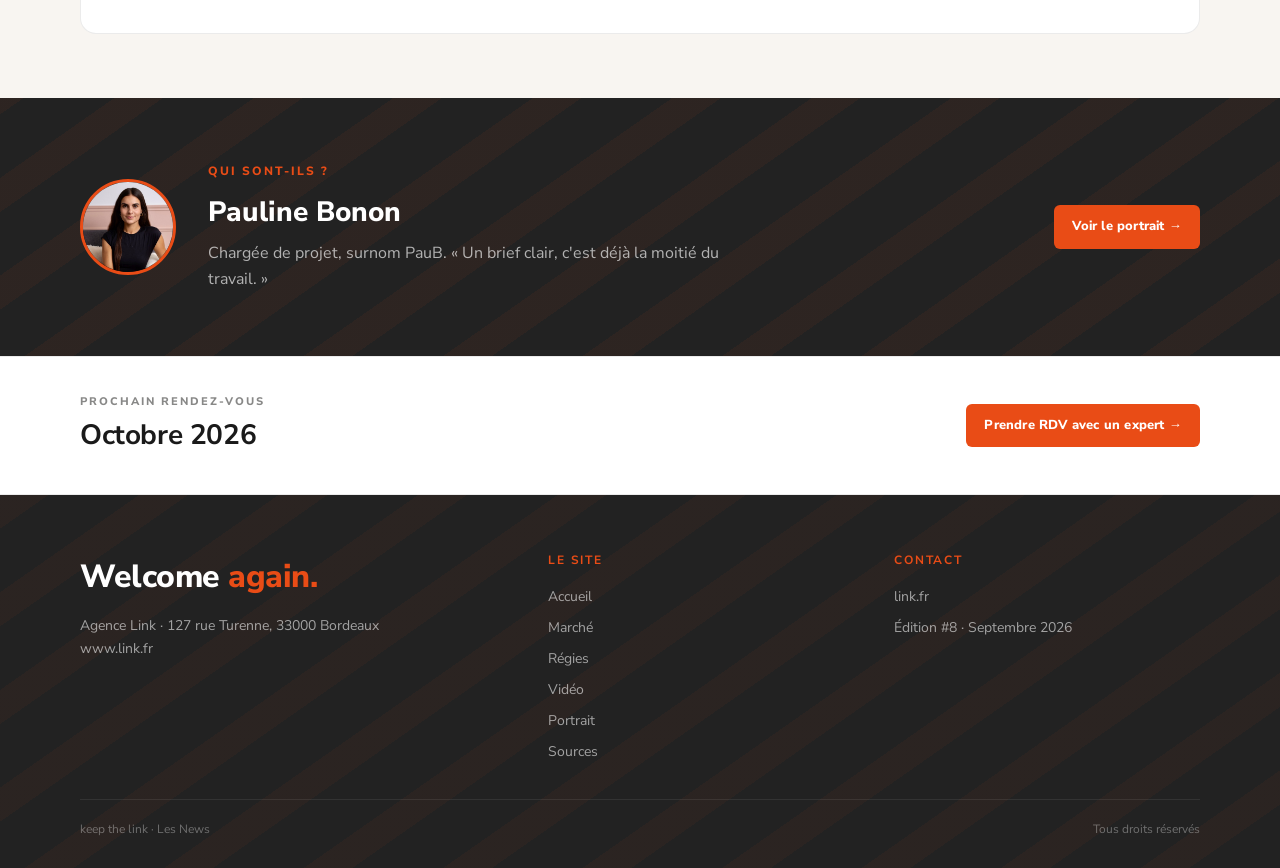
==== commit 71719da1: "Use Pauline Bonon's photo for the September portrait. Co-authored-by: Cursor <cursoragent@cursor.com" ====
--- a/index.html
+++ b/index.html
@@ -99,7 +99,7 @@
   <section class="portrait-band">
     <div class="waves"></div>
     <div class="container portrait-inner">
-      <img class="avatar" src="images/pauline-bonon.png" alt="Pauline Bonon">
+      <img class="avatar" src="images/pauline-bonon.jpg" alt="Pauline Bonon">
       <div>
         <div class="portrait-role">Qui sont-ils ?</div>
         <h2>Pauline Bonon</h2>
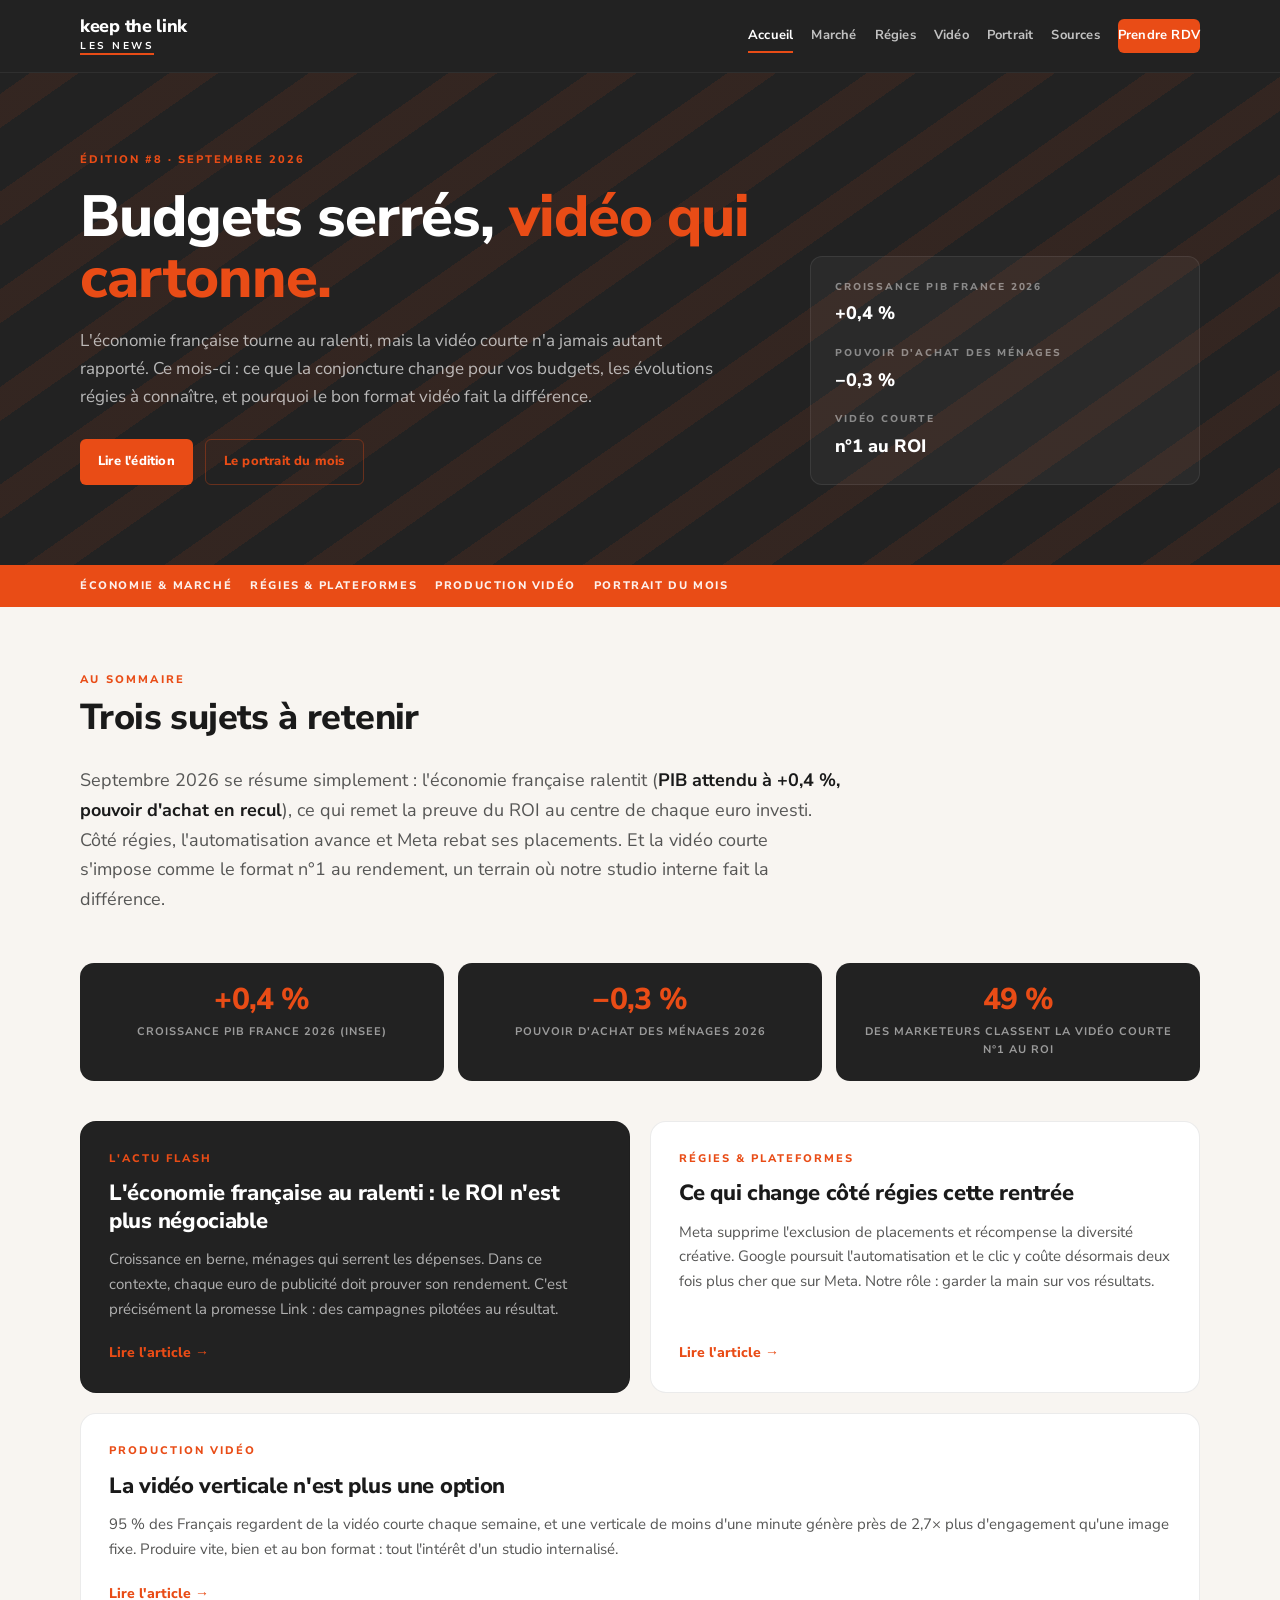
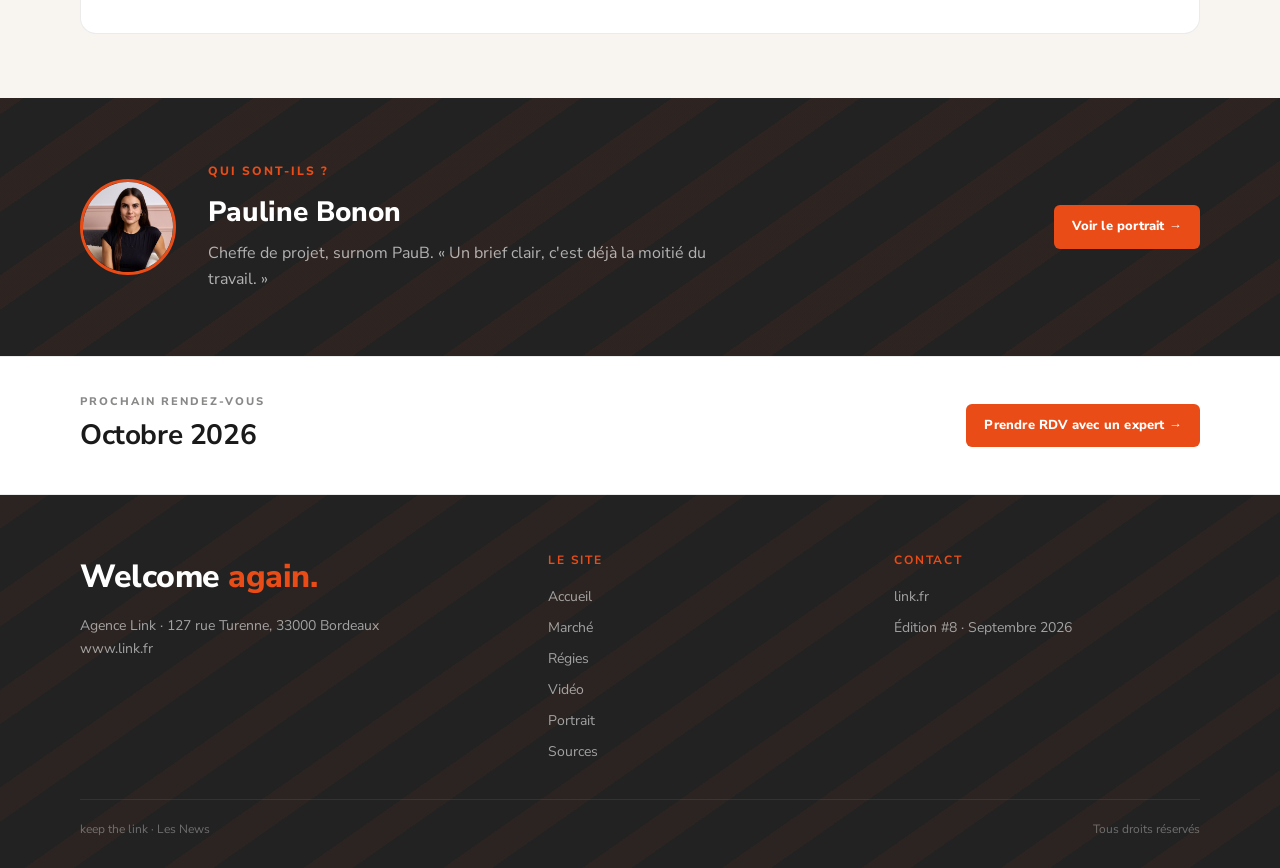
==== commit 52427a98: "Give Pauline Bonon the title cheffe de projet. Co-authored-by: Cursor <cursoragent@cursor.com>" ====
--- a/index.html
+++ b/index.html
@@ -103,7 +103,7 @@
       <div>
         <div class="portrait-role">Qui sont-ils ?</div>
         <h2>Pauline Bonon</h2>
-        <p>Chargée de projet, surnom PauB. « Un brief clair, c'est déjà la moitié du travail. »</p>
+        <p>Cheffe de projet, surnom PauB. « Un brief clair, c'est déjà la moitié du travail. »</p>
       </div>
       <a class="btn" href="portrait.html">Voir le portrait &rarr;</a>
     </div>
